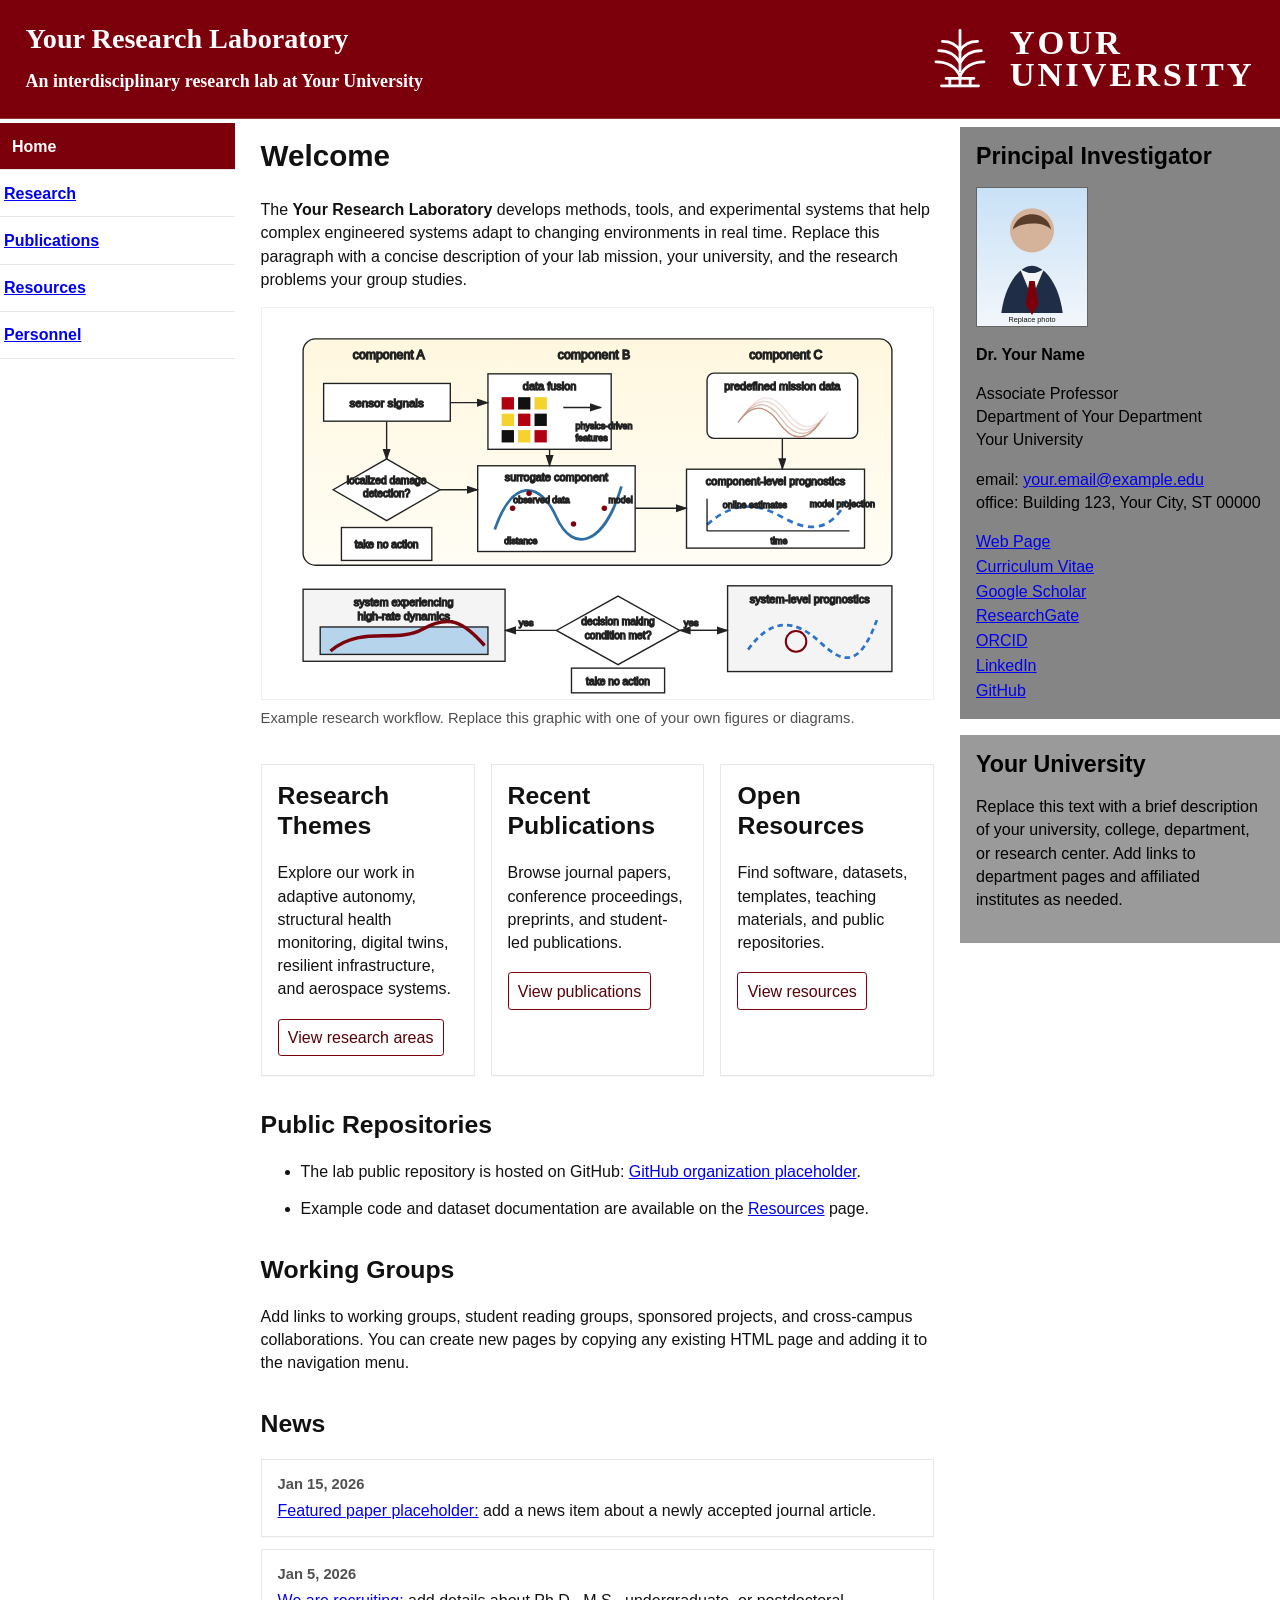
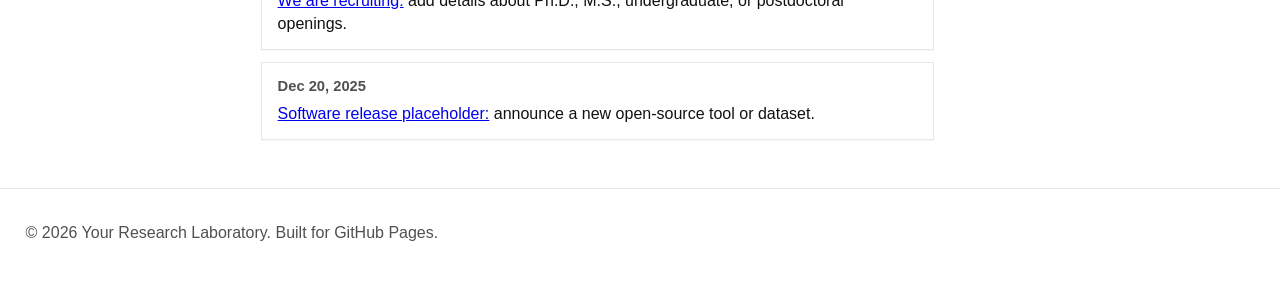
==== index.html @ ba16ff19 "Add files via upload" ====
<!doctype html>
<html lang="en">
<head>
  <meta charset="utf-8">
  <meta name="viewport" content="width=device-width, initial-scale=1">
  <meta name="description" content="Academic research lab website template for GitHub Pages.">
  <title>Home | Your Research Laboratory</title>
  <link rel="stylesheet" href="css/styles.css">
  <script src="js/main.js" defer></script>
</head>
<body>
  <a class="skip-link" href="#main-content">Skip to main content</a>

  <header class="site-header">
    <div class="site-header__inner">
      <div class="lab-heading">
        <a class="lab-heading__title" href="index.html">Your Research Laboratory</a>
        <p class="lab-heading__subtitle">An interdisciplinary research lab at Your University</p>
      </div>
      <a class="university-lockup" href="https://www.example.edu/" aria-label="University home page">
        <img src="assets/images/university-mark.svg" alt="" class="university-lockup__mark">
        <span class="university-lockup__name">YOUR<br>UNIVERSITY</span>
      </a>
    </div>
  </header>

  <div class="page-shell">
    <nav class="side-nav" aria-label="Main navigation">
      <a href="index.html">Home</a>
      <a href="research.html">Research</a>
      <a href="publications.html">Publications</a>
      <a href="resources.html">Resources</a>
      <a href="personnel.html">Personnel</a>
    </nav>

    <main class="content" id="main-content">
      <section class="hero-section">
        <h1>Welcome</h1>
        <p>
          The <strong>Your Research Laboratory</strong> develops methods, tools, and experimental systems
          that help complex engineered systems adapt to changing environments in real time. Replace this
          paragraph with a concise description of your lab mission, your university, and the research problems
          your group studies.
        </p>
        <figure class="feature-figure">
          <img src="assets/images/lab-diagram.svg" alt="Flow diagram showing sensing, modeling, prediction, and decision-making for real-time systems.">
          <figcaption>Example research workflow. Replace this graphic with one of your own figures or diagrams.</figcaption>
        </figure>
      </section>

      <section class="home-grid" aria-label="Highlights">
        <article class="highlight-card">
          <h2>Research Themes</h2>
          <p>Explore our work in adaptive autonomy, structural health monitoring, digital twins, resilient infrastructure, and aerospace systems.</p>
          <a class="button-link" href="research.html">View research areas</a>
        </article>
        <article class="highlight-card">
          <h2>Recent Publications</h2>
          <p>Browse journal papers, conference proceedings, preprints, and student-led publications.</p>
          <a class="button-link" href="publications.html">View publications</a>
        </article>
        <article class="highlight-card">
          <h2>Open Resources</h2>
          <p>Find software, datasets, templates, teaching materials, and public repositories.</p>
          <a class="button-link" href="resources.html">View resources</a>
        </article>
      </section>

      <section>
        <h2>Public Repositories</h2>
        <ul class="link-list">
          <li>The lab public repository is hosted on GitHub: <a href="https://github.com/" target="_blank" rel="noopener">GitHub organization placeholder</a>.</li>
          <li>Example code and dataset documentation are available on the <a href="resources.html#repositories">Resources</a> page.</li>
        </ul>
      </section>

      <section>
        <h2>Working Groups</h2>
        <p>
          Add links to working groups, student reading groups, sponsored projects, and cross-campus collaborations.
          You can create new pages by copying any existing HTML page and adding it to the navigation menu.
        </p>
      </section>

      <section>
        <h2>News</h2>
        <div class="news-list">
          <article class="news-item">
            <time datetime="2026-01-15">Jan 15, 2026</time>
            <p><a href="publications.html#featured-paper">Featured paper placeholder:</a> add a news item about a newly accepted journal article.</p>
          </article>
          <article class="news-item">
            <time datetime="2026-01-05">Jan 5, 2026</time>
            <p><a href="personnel.html#opportunities">We are recruiting:</a> add details about Ph.D., M.S., undergraduate, or postdoctoral openings.</p>
          </article>
          <article class="news-item">
            <time datetime="2025-12-20">Dec 20, 2025</time>
            <p><a href="resources.html#software">Software release placeholder:</a> announce a new open-source tool or dataset.</p>
          </article>
        </div>
      </section>
    </main>

    <aside class="sidebar" aria-label="Lab profile and principal investigator">
      <section class="profile-card" id="principal-investigator">
        <h2>Principal Investigator</h2>
        <img class="profile-photo" src="assets/images/pi-placeholder.svg" alt="Placeholder portrait for the principal investigator">
        <p class="profile-name"><strong>Dr. Your Name</strong></p>
        <p>
          Associate Professor<br>
          Department of Your Department<br>
          Your University
        </p>
        <p>
          email: <a href="mailto:your.email@example.edu">your.email@example.edu</a><br>
          office: Building 123, Your City, ST 00000
        </p>
        <ul class="compact-links">
          <li><a href="personnel.html#principal-investigator">Web Page</a></li>
          <li><a href="cv.html">Curriculum Vitae</a></li>
          <li><a href="https://scholar.google.com/" target="_blank" rel="noopener">Google Scholar</a></li>
          <li><a href="https://www.researchgate.net/" target="_blank" rel="noopener">ResearchGate</a></li>
          <li><a href="https://orcid.org/" target="_blank" rel="noopener">ORCID</a></li>
          <li><a href="https://www.linkedin.com/" target="_blank" rel="noopener">LinkedIn</a></li>
          <li><a href="https://github.com/" target="_blank" rel="noopener">GitHub</a></li>
        </ul>
      </section>

      <section class="profile-card profile-card--secondary">
        <h2>Your University</h2>
        <p>
          Replace this text with a brief description of your university, college, department, or research center.
          Add links to department pages and affiliated institutes as needed.
        </p>
      </section>
    </aside>
  </div>

  <footer class="site-footer">
    <p>&copy; <span data-current-year>2026</span> Your Research Laboratory. Built for GitHub Pages.</p>
  </footer>
</body>
</html>
---- css/styles.css ----
:root {
  --color-maroon: #7b000c;
  --color-maroon-dark: #570007;
  --color-maroon-light: #9b1c28;
  --color-gray-panel: #858585;
  --color-gray-panel-light: #9a9a9a;
  --color-border: #e7e7e7;
  --color-text: #111111;
  --color-muted: #505050;
  --color-background: #ffffff;
  --color-soft: #f7f7f7;
  --content-width: 1500px;
  --left-nav-width: 235px;
  --sidebar-width: 320px;
  --space-page: clamp(1rem, 2vw, 2rem);
  --font-serif: Georgia, "Times New Roman", Times, serif;
  --font-sans: Arial, Helvetica, sans-serif;
}

* {
  box-sizing: border-box;
}

html {
  scroll-behavior: smooth;
}

body {
  margin: 0;
  color: var(--color-text);
  background: var(--color-background);
  font-family: var(--font-sans);
  font-size: 16px;
  line-height: 1.45;
}

img {
  max-width: 100%;
  height: auto;
}

a {
  color: #0000ee;
}

a:hover,
a:focus {
  color: var(--color-maroon-dark);
}

.skip-link {
  position: absolute;
  left: -999px;
  top: 0.5rem;
  padding: 0.5rem 0.75rem;
  background: #ffffff;
  color: #000000;
  border: 2px solid var(--color-maroon);
  z-index: 1000;
}

.skip-link:focus {
  left: 0.5rem;
}

.site-header {
  background: var(--color-maroon);
  color: #ffffff;
  border-bottom: 1px solid rgba(255, 255, 255, 0.2);
}

.site-header__inner {
  max-width: var(--content-width);
  min-height: 118px;
  margin: 0 auto;
  padding: 1.25rem var(--space-page);
  display: flex;
  align-items: center;
  justify-content: space-between;
  gap: 1rem;
}

.lab-heading__title {
  color: #ffffff;
  text-decoration: none;
  font-family: var(--font-serif);
  font-size: clamp(1.45rem, 2.2vw, 2.05rem);
  font-weight: 700;
  line-height: 1.15;
}

.lab-heading__subtitle {
  margin: 0.85rem 0 0;
  font-family: var(--font-serif);
  font-size: clamp(0.95rem, 1.4vw, 1.15rem);
  font-weight: 700;
}

.university-lockup {
  display: flex;
  align-items: center;
  gap: 0.8rem;
  color: #ffffff;
  text-decoration: none;
  text-align: left;
  min-width: max-content;
}

.university-lockup__mark {
  width: 74px;
  height: 74px;
  object-fit: contain;
}

.university-lockup__name {
  display: block;
  font-family: var(--font-serif);
  font-size: clamp(1.5rem, 2.7vw, 2.55rem);
  font-weight: 700;
  line-height: 0.92;
  letter-spacing: 0.08em;
}

.page-shell {
  max-width: var(--content-width);
  margin: 0 auto;
  display: grid;
  grid-template-columns: var(--left-nav-width) minmax(0, 1fr) var(--sidebar-width);
  gap: var(--space-page);
  align-items: start;
}

.page-shell--no-sidebar {
  grid-template-columns: var(--left-nav-width) minmax(0, 1fr);
}

.side-nav {
  padding-top: 0.25rem;
}

.side-nav a {
  display: block;
  padding: 0.72rem 0.25rem;
  border-bottom: 1px solid var(--color-border);
  color: #0000ee;
  font-weight: 600;
}

.side-nav a[aria-current="page"] {
  color: #ffffff;
  background: var(--color-maroon);
  text-decoration: none;
  padding-left: 0.75rem;
}

.content {
  padding: 1.2rem 0 3rem;
}

.content h1,
.content h2,
.content h3,
.profile-card h2,
.standalone-page h1 {
  line-height: 1.2;
}

.content h1 {
  margin-top: 0;
  font-size: 1.85rem;
}

.content h2 {
  margin-top: 2.15rem;
  font-size: 1.55rem;
}

.content h3 {
  margin-bottom: 0.35rem;
  font-size: 1.12rem;
}

.hero-section p:first-of-type {
  max-width: 900px;
}

.feature-figure {
  margin: 1rem 0 2.2rem;
  max-width: 780px;
}

.feature-figure img {
  display: block;
  width: 100%;
  border: 1px solid #efefef;
  background: #ffffff;
}

.feature-figure figcaption {
  margin-top: 0.5rem;
  color: var(--color-muted);
  font-size: 0.92rem;
}

.home-grid,
.resource-card-grid,
.people-grid {
  display: grid;
  grid-template-columns: repeat(3, minmax(0, 1fr));
  gap: 1rem;
  margin: 1.25rem 0 2rem;
}

.highlight-card,
.resource-card,
.person-card,
.publication,
.research-section,
.news-item {
  border: 1px solid var(--color-border);
  background: #ffffff;
  box-shadow: 0 1px 0 rgba(0, 0, 0, 0.03);
}

.highlight-card,
.resource-card {
  padding: 1rem;
}

.highlight-card h2,
.resource-card h3 {
  margin-top: 0;
}

.button-link,
.publication__links a,
.publication__links button,
.person-links a {
  display: inline-block;
  margin: 0.15rem 0.35rem 0.15rem 0;
  padding: 0.38rem 0.58rem;
  border: 1px solid var(--color-maroon);
  border-radius: 0.2rem;
  background: #ffffff;
  color: var(--color-maroon-dark);
  text-decoration: none;
  font: inherit;
  cursor: pointer;
}

.button-link:hover,
.button-link:focus,
.publication__links a:hover,
.publication__links a:focus,
.publication__links button:hover,
.publication__links button:focus,
.person-links a:hover,
.person-links a:focus {
  background: var(--color-maroon);
  color: #ffffff;
}

.link-list li,
.resource-list li,
.alumni-list li {
  margin-bottom: 0.85rem;
}

.news-list {
  display: grid;
  gap: 0.75rem;
}

.news-item {
  padding: 0.85rem 1rem;
}

.news-item time {
  display: block;
  color: var(--color-muted);
  font-weight: 700;
  font-size: 0.92rem;
}

.news-item p {
  margin: 0.25rem 0 0;
}

.sidebar {
  padding: 0.5rem 0 3rem;
}

.profile-card {
  background: var(--color-gray-panel);
  color: #000000;
  padding: 1rem;
  margin-bottom: 1rem;
}

.profile-card--secondary {
  background: var(--color-gray-panel-light);
}

.profile-card h2 {
  margin: 0 0 1rem;
  font-size: 1.45rem;
}

.profile-photo {
  display: block;
  width: 112px;
  height: 140px;
  object-fit: cover;
  margin-bottom: 0.5rem;
  border: 1px solid rgba(0, 0, 0, 0.25);
}

.profile-name {
  margin-bottom: 0.15rem;
}

.compact-links {
  list-style: none;
  padding-left: 0;
  margin: 0.75rem 0 0;
}

.compact-links li {
  margin: 0.1rem 0;
}

.sidebar-figure {
  background: #ffffff;
  border: 1px solid rgba(0, 0, 0, 0.25);
  margin-bottom: 0.75rem;
}

.research-map {
  display: grid;
  grid-template-columns: repeat(3, minmax(0, 1fr));
  gap: 0.75rem;
  margin: 1.25rem 0;
}

.research-map a {
  display: block;
  padding: 0.8rem;
  background: var(--color-soft);
  border: 1px solid var(--color-border);
  font-weight: 700;
}

.research-section {
  padding: 1.15rem 1.25rem;
  margin: 1rem 0;
  scroll-margin-top: 1rem;
}

.research-section h2 {
  margin-top: 0;
}

.two-column {
  display: grid;
  grid-template-columns: repeat(2, minmax(0, 1fr));
  gap: 1rem;
}

.publication-tools {
  padding: 1rem;
  background: var(--color-soft);
  border: 1px solid var(--color-border);
  margin: 1.25rem 0;
}

.publication-tools label {
  display: block;
  margin-bottom: 0.4rem;
  font-weight: 700;
}

.publication-tools input[type="search"] {
  width: 100%;
  max-width: 540px;
  padding: 0.55rem 0.65rem;
  border: 1px solid #bdbdbd;
  font: inherit;
}

.filter-buttons {
  margin-top: 0.75rem;
}

.filter-buttons button {
  margin: 0.2rem 0.25rem 0.2rem 0;
  padding: 0.4rem 0.65rem;
  border: 1px solid var(--color-border);
  background: #ffffff;
  cursor: pointer;
  font: inherit;
}

.filter-buttons button.is-active {
  background: var(--color-maroon);
  border-color: var(--color-maroon);
  color: #ffffff;
}

.publication-year h2 {
  border-bottom: 2px solid var(--color-maroon);
  padding-bottom: 0.25rem;
}

.publication {
  padding: 0.9rem 1rem;
  margin: 0.75rem 0;
}

.publication__title {
  margin: 0;
  font-weight: 700;
}

.publication__authors,
.publication__venue,
.publication__links {
  margin: 0.35rem 0 0;
}

.empty-state {
  padding: 1rem;
  background: #fff3f3;
  border: 1px solid #f0b6b6;
}

.resource-section {
  scroll-margin-top: 1rem;
}

.resource-list {
  list-style: none;
  padding-left: 0;
}

.resource-list li {
  padding: 1rem;
  border: 1px solid var(--color-border);
  margin-bottom: 0.85rem;
}

.resource-list h3 {
  margin-top: 0;
}

.code-block {
  white-space: pre-wrap;
  overflow-x: auto;
  background: #f2f2f2;
  border: 1px solid var(--color-border);
  padding: 1rem;
}

.person-card {
  display: flex;
  gap: 1rem;
  padding: 1rem;
}

.person-card--featured {
  max-width: 850px;
}

.person-card img {
  width: 100px;
  height: 125px;
  object-fit: cover;
  flex: 0 0 auto;
  border: 1px solid var(--color-border);
}

.person-card h3 {
  margin-top: 0;
}

.person-card p {
  margin: 0.35rem 0;
}

.cv-section {
  max-width: 900px;
}

.site-footer {
  max-width: var(--content-width);
  margin: 0 auto;
  padding: 1rem var(--space-page) 2rem;
  color: var(--color-muted);
  border-top: 1px solid var(--color-border);
}

.standalone-page {
  max-width: 900px;
  margin: 0 auto;
  padding: 3rem var(--space-page);
}

@media (max-width: 1100px) {
  .page-shell,
  .page-shell--no-sidebar {
    grid-template-columns: 190px minmax(0, 1fr);
  }

  .sidebar {
    grid-column: 2;
    display: grid;
    grid-template-columns: repeat(2, minmax(0, 1fr));
    gap: 1rem;
  }

  .profile-card {
    margin-bottom: 0;
  }

  .home-grid,
  .resource-card-grid,
  .people-grid,
  .research-map {
    grid-template-columns: repeat(2, minmax(0, 1fr));
  }
}

@media (max-width: 760px) {
  .site-header__inner {
    align-items: flex-start;
    flex-direction: column;
  }

  .university-lockup__mark {
    width: 56px;
    height: 56px;
  }

  .page-shell,
  .page-shell--no-sidebar {
    grid-template-columns: 1fr;
    gap: 0;
    padding: 0 var(--space-page);
  }

  .side-nav {
    display: grid;
    grid-template-columns: repeat(2, minmax(0, 1fr));
    gap: 0.35rem;
    padding: 0.75rem 0;
  }

  .side-nav a {
    border: 1px solid var(--color-border);
    padding: 0.55rem 0.65rem;
  }

  .sidebar {
    grid-column: auto;
    grid-template-columns: 1fr;
  }

  .home-grid,
  .resource-card-grid,
  .people-grid,
  .research-map,
  .two-column {
    grid-template-columns: 1fr;
  }

  .person-card {
    flex-direction: column;
  }
}

@media print {
  .site-header,
  .side-nav,
  .sidebar,
  .site-footer,
  .publication-tools,
  .button-link {
    display: none !important;
  }

  .page-shell,
  .page-shell--no-sidebar {
    display: block;
    max-width: none;
  }

  .content {
    padding: 0;
  }

  body {
    font-size: 12pt;
  }
}
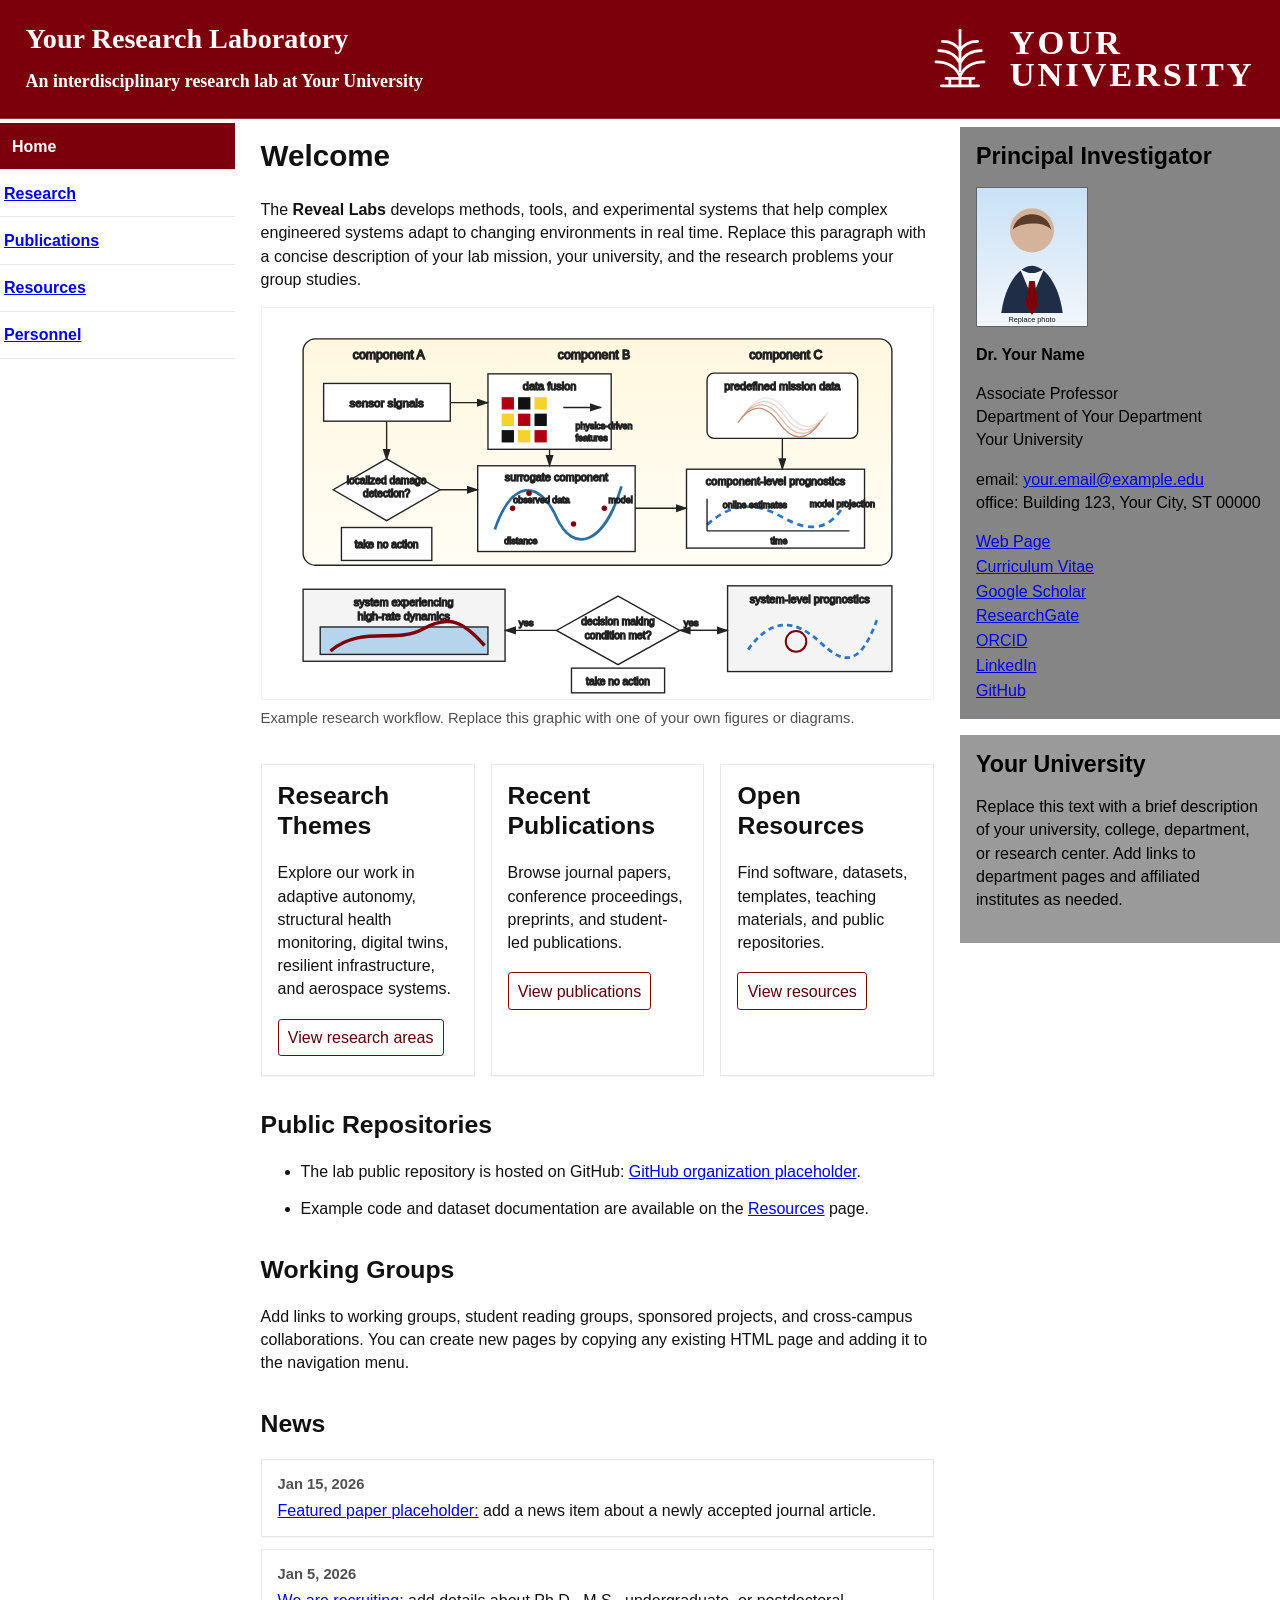
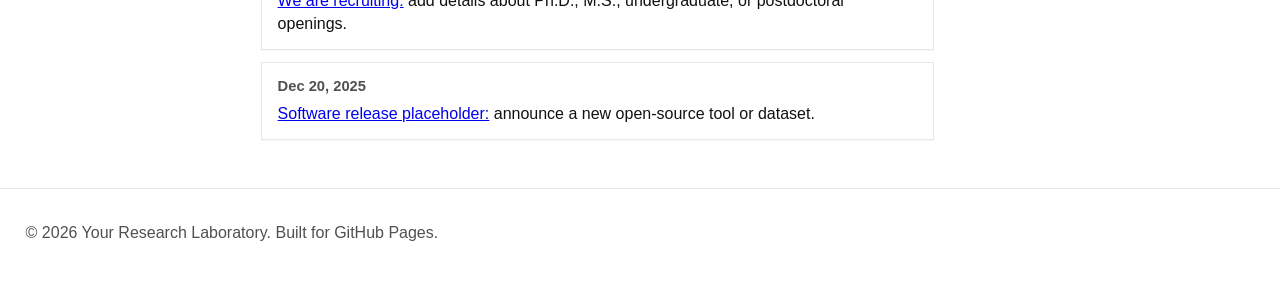
==== commit 60394e20: "index.html" ====
--- a/index.html
+++ b/index.html
@@ -4,7 +4,7 @@
   <meta charset="utf-8">
   <meta name="viewport" content="width=device-width, initial-scale=1">
   <meta name="description" content="Academic research lab website template for GitHub Pages.">
-  <title>Home | Your Research Laboratory</title>
+  <title>Home | Reveal Laboratory</title>
   <link rel="stylesheet" href="css/styles.css">
   <script src="js/main.js" defer></script>
 </head>
@@ -37,7 +37,7 @@
       <section class="hero-section">
         <h1>Welcome</h1>
         <p>
-          The <strong>Your Research Laboratory</strong> develops methods, tools, and experimental systems
+          The <strong>Reveal Labs</strong> develops methods, tools, and experimental systems
           that help complex engineered systems adapt to changing environments in real time. Replace this
           paragraph with a concise description of your lab mission, your university, and the research problems
           your group studies.
@@ -118,11 +118,11 @@
         <ul class="compact-links">
           <li><a href="personnel.html#principal-investigator">Web Page</a></li>
           <li><a href="cv.html">Curriculum Vitae</a></li>
-          <li><a href="https://scholar.google.com/" target="_blank" rel="noopener">Google Scholar</a></li>
+          <li><a href="https://scholar.google.com/citations?user=9c7QBxEAAAAJ&hl=en&oi=ao/" target="_blank" rel="noopener">Google Scholar</a></li>
           <li><a href="https://www.researchgate.net/" target="_blank" rel="noopener">ResearchGate</a></li>
           <li><a href="https://orcid.org/" target="_blank" rel="noopener">ORCID</a></li>
-          <li><a href="https://www.linkedin.com/" target="_blank" rel="noopener">LinkedIn</a></li>
-          <li><a href="https://github.com/" target="_blank" rel="noopener">GitHub</a></li>
+          <li><a href="https://www.linkedin.com/in/eaogunniyi/" target="_blank" rel="noopener">LinkedIn</a></li>
+          <li><a href="https://github.com/emysupa/" target="_blank" rel="noopener">GitHub</a></li>
         </ul>
       </section>
 
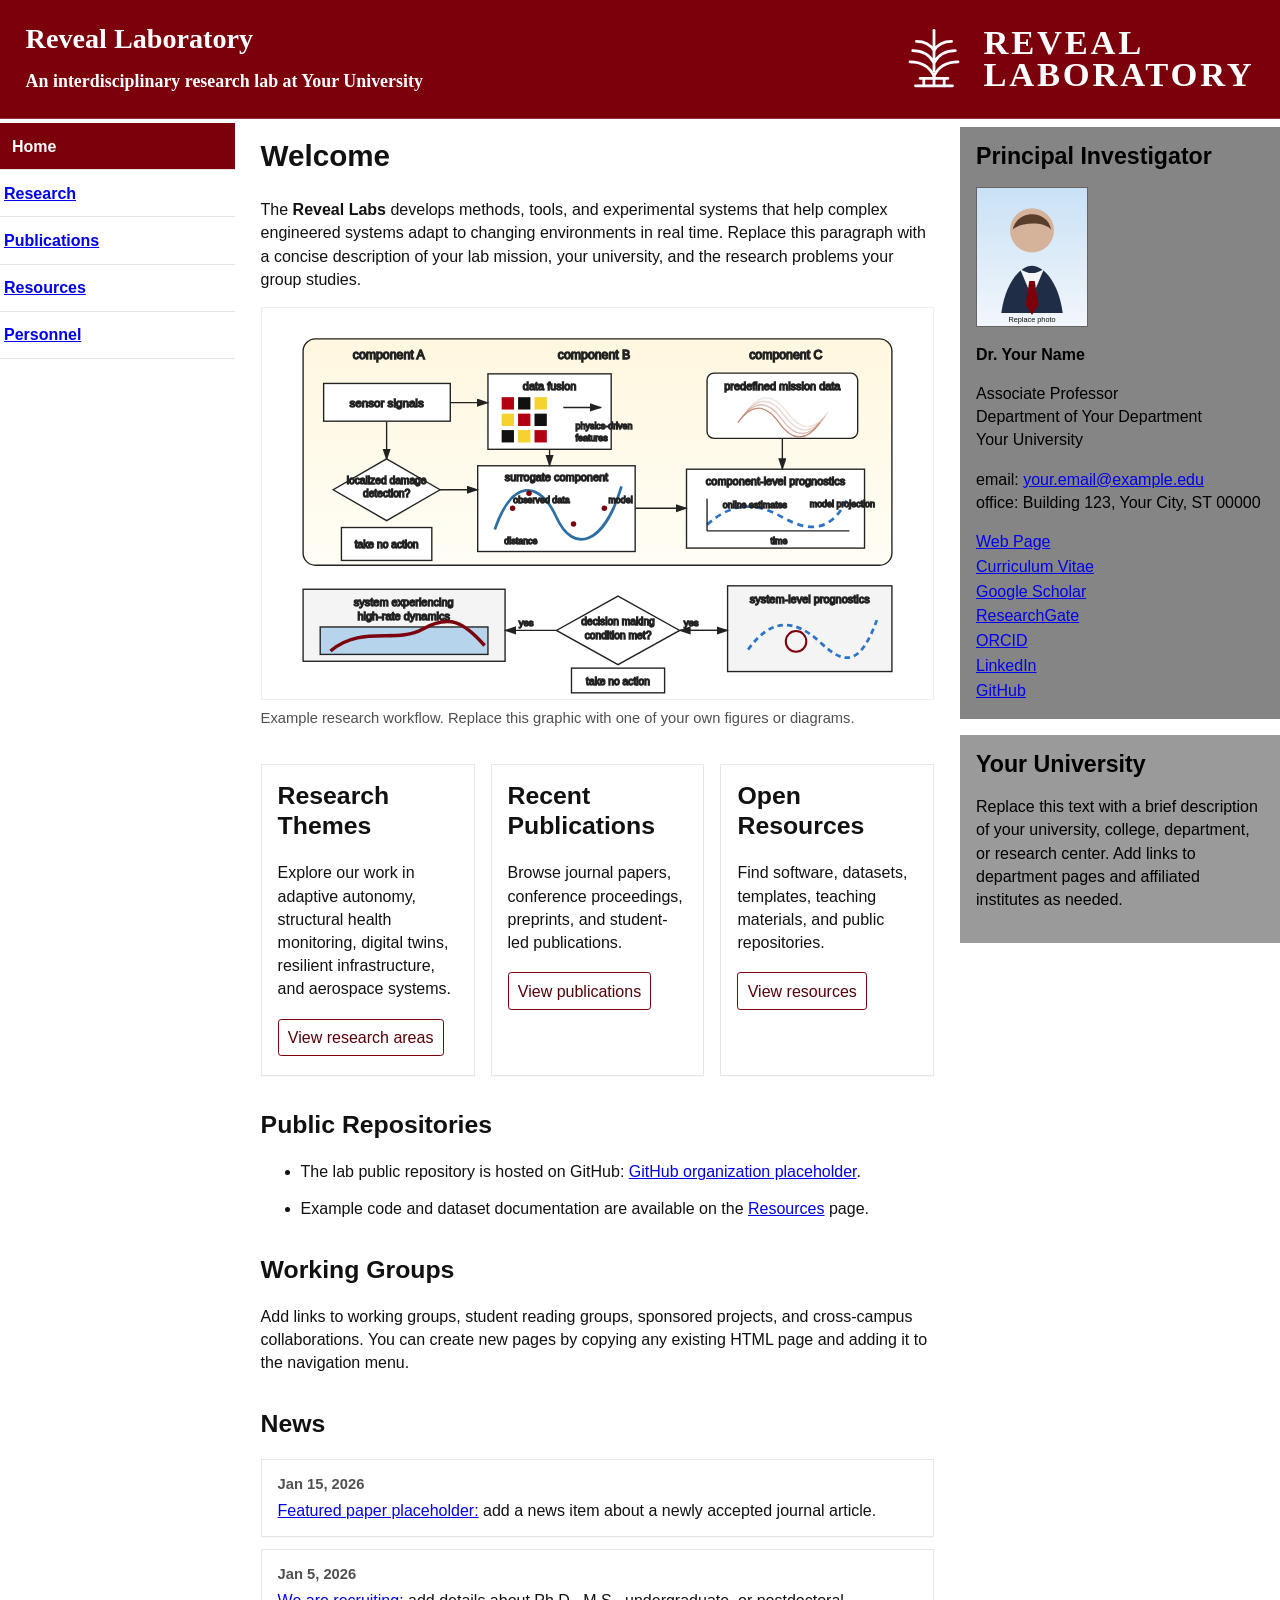
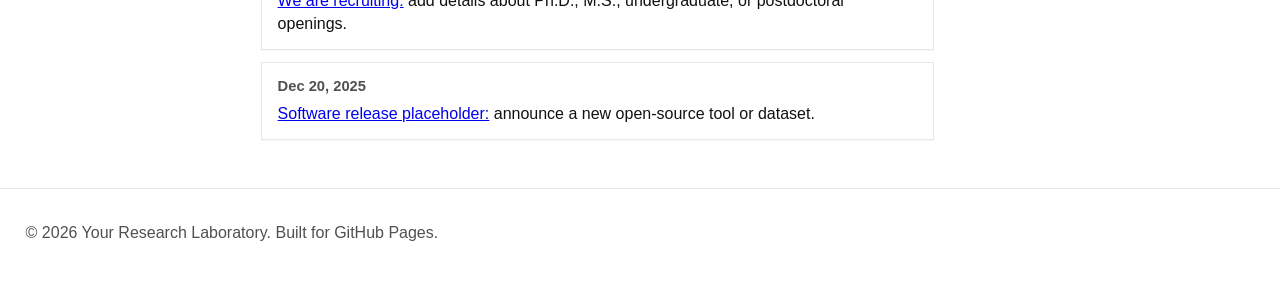
==== commit f50af871: "index.html" ====
--- a/index.html
+++ b/index.html
@@ -14,12 +14,12 @@
   <header class="site-header">
     <div class="site-header__inner">
       <div class="lab-heading">
-        <a class="lab-heading__title" href="index.html">Your Research Laboratory</a>
+        <a class="lab-heading__title" href="index.html">Reveal Laboratory</a>
         <p class="lab-heading__subtitle">An interdisciplinary research lab at Your University</p>
       </div>
       <a class="university-lockup" href="https://www.example.edu/" aria-label="University home page">
         <img src="assets/images/university-mark.svg" alt="" class="university-lockup__mark">
-        <span class="university-lockup__name">YOUR<br>UNIVERSITY</span>
+        <span class="university-lockup__name">REVEAL<br>LABORATORY</span>
       </a>
     </div>
   </header>
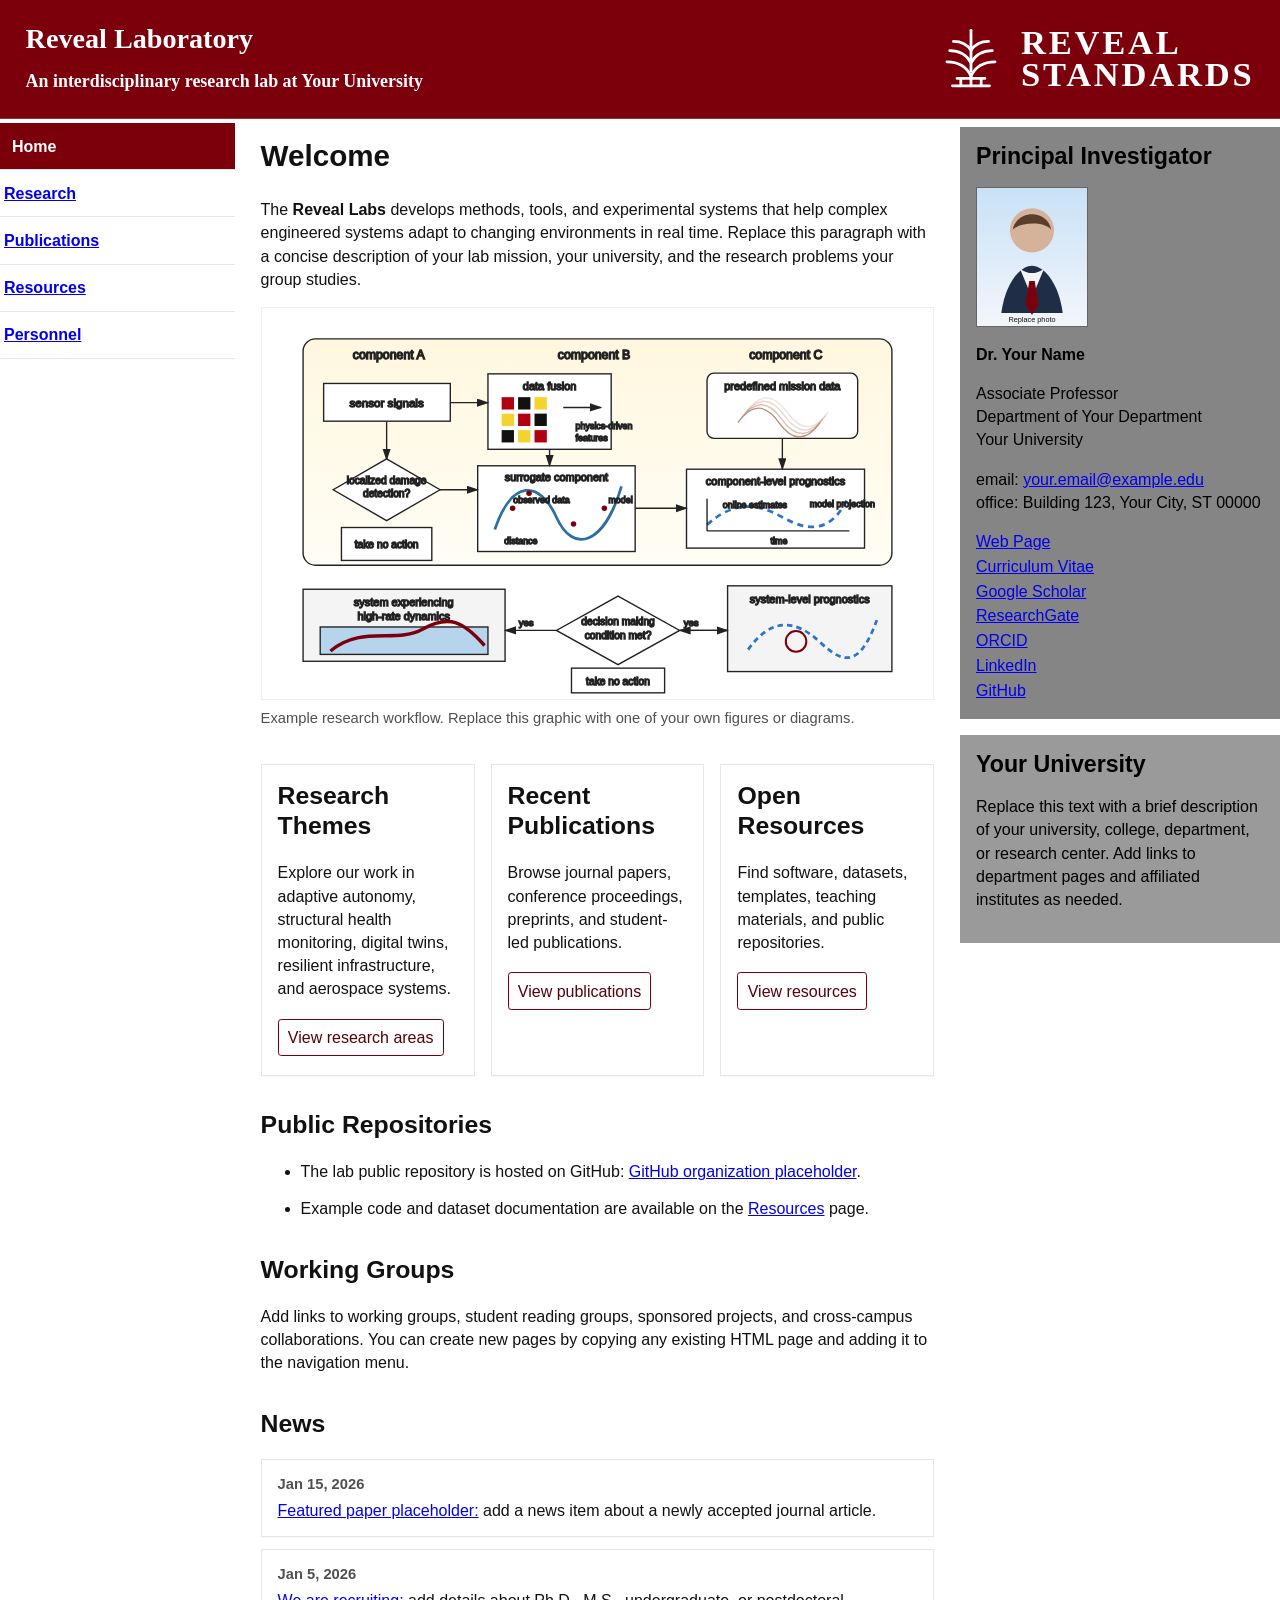
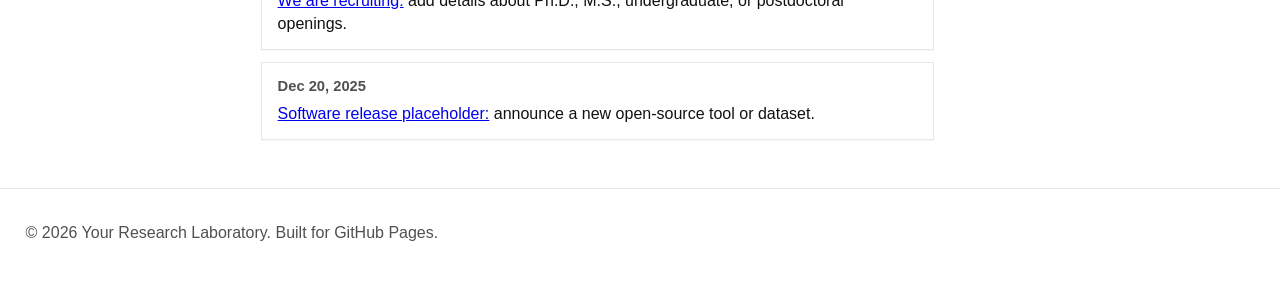
==== commit aa04605a: "index.html" ====
--- a/index.html
+++ b/index.html
@@ -19,7 +19,7 @@
       </div>
       <a class="university-lockup" href="https://www.example.edu/" aria-label="University home page">
         <img src="assets/images/university-mark.svg" alt="" class="university-lockup__mark">
-        <span class="university-lockup__name">REVEAL<br>LABORATORY</span>
+        <span class="university-lockup__name">REVEAL<br>STANDARDS</span>
       </a>
     </div>
   </header>
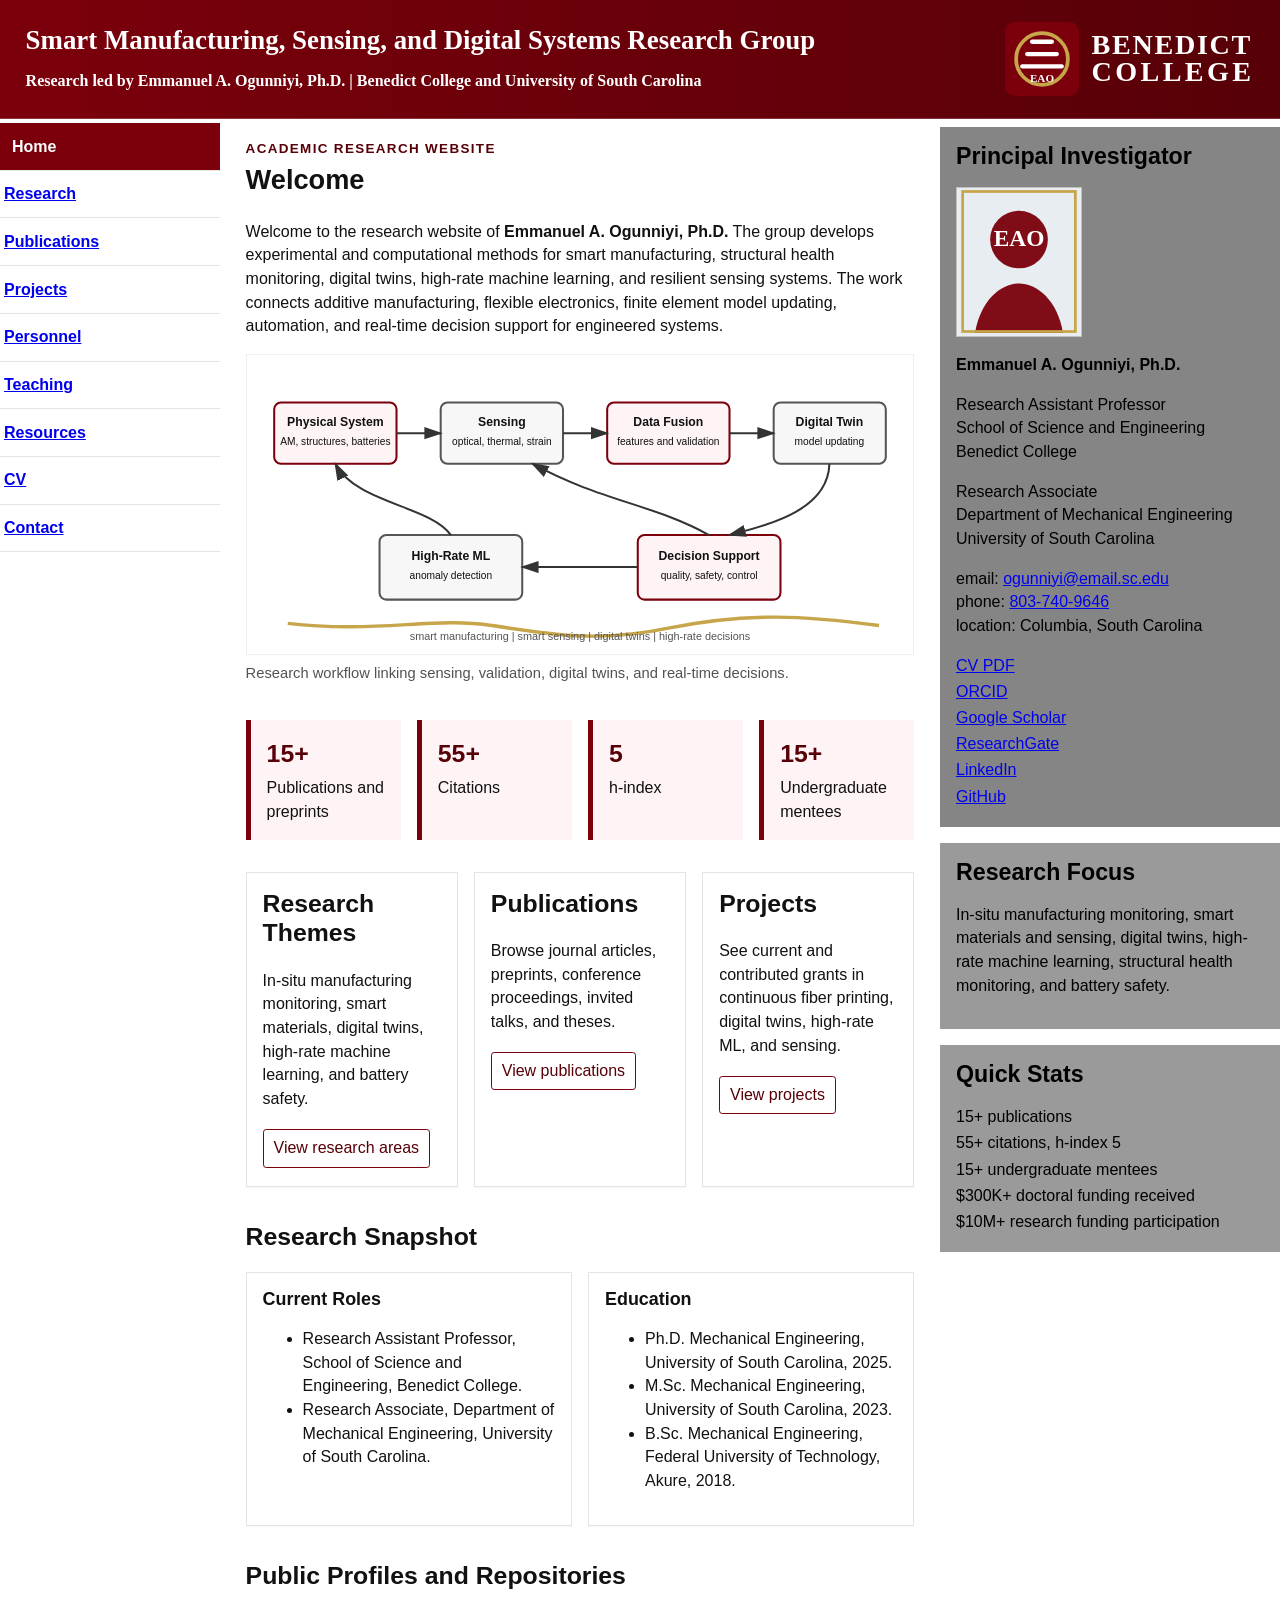
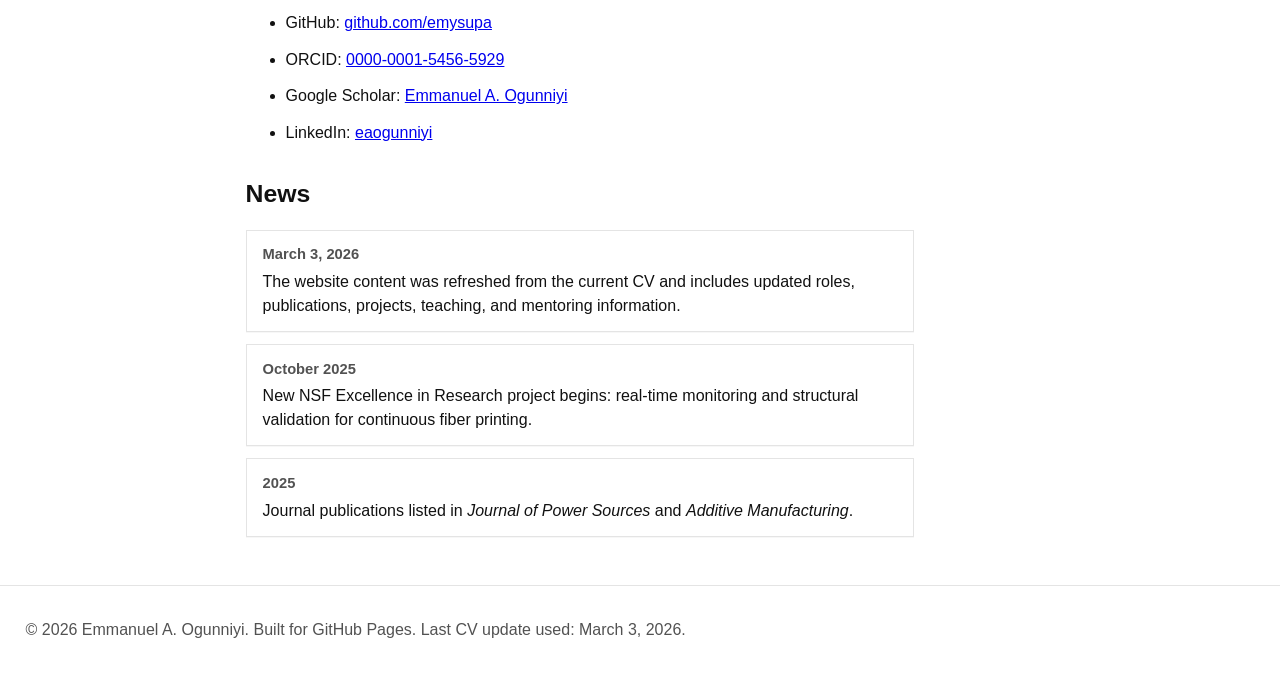
==== commit d3f331b5: "Add files via upload" ====
--- a/index.html
+++ b/index.html
@@ -3,8 +3,9 @@
 <head>
   <meta charset="utf-8">
   <meta name="viewport" content="width=device-width, initial-scale=1">
-  <meta name="description" content="Academic research lab website template for GitHub Pages.">
-  <title>Home | Reveal Laboratory</title>
+  <meta name="description" content="Academic research website for Emmanuel A. Ogunniyi, Ph.D., covering smart manufacturing, sensing, digital twins, high-rate machine learning, structural health monitoring, and battery safety.">
+  <title>Home | Emmanuel A. Ogunniyi</title>
+  <link rel="icon" href="assets/images/site-icon.svg" type="image/svg+xml">
   <link rel="stylesheet" href="css/styles.css">
   <script src="js/main.js" defer></script>
 </head>
@@ -14,12 +15,12 @@
   <header class="site-header">
     <div class="site-header__inner">
       <div class="lab-heading">
-        <a class="lab-heading__title" href="index.html">Reveal Laboratory</a>
-        <p class="lab-heading__subtitle">An interdisciplinary research lab at Your University</p>
+        <a class="lab-heading__title" href="index.html">Smart Manufacturing, Sensing, and Digital Systems Research Group</a>
+        <p class="lab-heading__subtitle">Research led by Emmanuel A. Ogunniyi, Ph.D. | Benedict College and University of South Carolina</p>
       </div>
-      <a class="university-lockup" href="https://www.example.edu/" aria-label="University home page">
-        <img src="assets/images/university-mark.svg" alt="" class="university-lockup__mark">
-        <span class="university-lockup__name">REVEAL<br>STANDARDS</span>
+      <a class="university-lockup" href="https://www.benedict.edu/" target="_blank" rel="noopener" aria-label="Benedict College home page">
+        <img src="assets/images/site-icon.svg" alt="" class="university-lockup__mark">
+        <span class="university-lockup__name">BENEDICT<br><span>COLLEGE</span></span>
       </a>
     </div>
   </header>
@@ -29,115 +30,154 @@
       <a href="index.html">Home</a>
       <a href="research.html">Research</a>
       <a href="publications.html">Publications</a>
+      <a href="projects.html">Projects</a>
+      <a href="personnel.html">Personnel</a>
+      <a href="teaching.html">Teaching</a>
       <a href="resources.html">Resources</a>
-      <a href="personnel.html">Personnel</a>
+      <a href="cv.html">CV</a>
+      <a href="contact.html">Contact</a>
     </nav>
 
     <main class="content" id="main-content">
+
       <section class="hero-section">
+        <p class="eyebrow">Academic research website</p>
         <h1>Welcome</h1>
         <p>
-          The <strong>Reveal Labs</strong> develops methods, tools, and experimental systems
-          that help complex engineered systems adapt to changing environments in real time. Replace this
-          paragraph with a concise description of your lab mission, your university, and the research problems
-          your group studies.
+          Welcome to the research website of <strong>Emmanuel A. Ogunniyi, Ph.D.</strong> The group develops experimental and computational methods for smart manufacturing, structural health monitoring, digital twins, high-rate machine learning, and resilient sensing systems. The work connects additive manufacturing, flexible electronics, finite element model updating, automation, and real-time decision support for engineered systems.
         </p>
         <figure class="feature-figure">
-          <img src="assets/images/lab-diagram.svg" alt="Flow diagram showing sensing, modeling, prediction, and decision-making for real-time systems.">
-          <figcaption>Example research workflow. Replace this graphic with one of your own figures or diagrams.</figcaption>
+          <img src="assets/images/research-workflow.svg" alt="Research workflow showing sensing, modeling, machine learning, digital twin updating, and decision support.">
+          <figcaption>Research workflow linking sensing, validation, digital twins, and real-time decisions.</figcaption>
         </figure>
       </section>
 
-      <section class="home-grid" aria-label="Highlights">
+      <section class="stat-grid" aria-label="CV statistics">
+        <article><span>15+</span><p>Publications and preprints</p></article>
+        <article><span>55+</span><p>Citations</p></article>
+        <article><span>5</span><p>h-index</p></article>
+        <article><span>15+</span><p>Undergraduate mentees</p></article>
+      </section>
+
+      <section class="home-grid" aria-label="Research highlights">
         <article class="highlight-card">
           <h2>Research Themes</h2>
-          <p>Explore our work in adaptive autonomy, structural health monitoring, digital twins, resilient infrastructure, and aerospace systems.</p>
+          <p>In-situ manufacturing monitoring, smart materials, digital twins, high-rate machine learning, and battery safety.</p>
           <a class="button-link" href="research.html">View research areas</a>
         </article>
         <article class="highlight-card">
-          <h2>Recent Publications</h2>
-          <p>Browse journal papers, conference proceedings, preprints, and student-led publications.</p>
+          <h2>Publications</h2>
+          <p>Browse journal articles, preprints, conference proceedings, invited talks, and theses.</p>
           <a class="button-link" href="publications.html">View publications</a>
         </article>
         <article class="highlight-card">
-          <h2>Open Resources</h2>
-          <p>Find software, datasets, templates, teaching materials, and public repositories.</p>
-          <a class="button-link" href="resources.html">View resources</a>
+          <h2>Projects</h2>
+          <p>See current and contributed grants in continuous fiber printing, digital twins, high-rate ML, and sensing.</p>
+          <a class="button-link" href="projects.html">View projects</a>
         </article>
       </section>
 
       <section>
-        <h2>Public Repositories</h2>
-        <ul class="link-list">
-          <li>The lab public repository is hosted on GitHub: <a href="https://github.com/" target="_blank" rel="noopener">GitHub organization placeholder</a>.</li>
-          <li>Example code and dataset documentation are available on the <a href="resources.html#repositories">Resources</a> page.</li>
-        </ul>
+        <h2>Research Snapshot</h2>
+        <div class="two-column">
+          <div class="panel">
+            <h3>Current Roles</h3>
+            <ul>
+              <li>Research Assistant Professor, School of Science and Engineering, Benedict College.</li>
+              <li>Research Associate, Department of Mechanical Engineering, University of South Carolina.</li>
+            </ul>
+          </div>
+          <div class="panel">
+            <h3>Education</h3>
+            <ul>
+              <li>Ph.D. Mechanical Engineering, University of South Carolina, 2025.</li>
+              <li>M.Sc. Mechanical Engineering, University of South Carolina, 2023.</li>
+              <li>B.Sc. Mechanical Engineering, Federal University of Technology, Akure, 2018.</li>
+            </ul>
+          </div>
+        </div>
       </section>
 
       <section>
-        <h2>Working Groups</h2>
-        <p>
-          Add links to working groups, student reading groups, sponsored projects, and cross-campus collaborations.
-          You can create new pages by copying any existing HTML page and adding it to the navigation menu.
-        </p>
+        <h2>Public Profiles and Repositories</h2>
+        <ul class="link-list">
+          <li>GitHub: <a href="https://github.com/emysupa" target="_blank" rel="noopener">github.com/emysupa</a></li>
+          <li>ORCID: <a href="https://orcid.org/0000-0001-5456-5929" target="_blank" rel="noopener">0000-0001-5456-5929</a></li>
+          <li>Google Scholar: <a href="https://scholar.google.com/citations?user=9c7QBxEAAAAJ&hl=en&oi=ao" target="_blank" rel="noopener">Emmanuel A. Ogunniyi</a></li>
+          <li>LinkedIn: <a href="https://www.linkedin.com/in/eaogunniyi/" target="_blank" rel="noopener">eaogunniyi</a></li>
+        </ul>
       </section>
 
       <section>
         <h2>News</h2>
         <div class="news-list">
           <article class="news-item">
-            <time datetime="2026-01-15">Jan 15, 2026</time>
-            <p><a href="publications.html#featured-paper">Featured paper placeholder:</a> add a news item about a newly accepted journal article.</p>
+            <time datetime="2026-03-03">March 3, 2026</time>
+            <p>The website content was refreshed from the current CV and includes updated roles, publications, projects, teaching, and mentoring information.</p>
           </article>
           <article class="news-item">
-            <time datetime="2026-01-05">Jan 5, 2026</time>
-            <p><a href="personnel.html#opportunities">We are recruiting:</a> add details about Ph.D., M.S., undergraduate, or postdoctoral openings.</p>
+            <time datetime="2025-10-01">October 2025</time>
+            <p>New NSF Excellence in Research project begins: real-time monitoring and structural validation for continuous fiber printing.</p>
           </article>
           <article class="news-item">
-            <time datetime="2025-12-20">Dec 20, 2025</time>
-            <p><a href="resources.html#software">Software release placeholder:</a> announce a new open-source tool or dataset.</p>
+            <time datetime="2025-01-01">2025</time>
+            <p>Journal publications listed in <em>Journal of Power Sources</em> and <em>Additive Manufacturing</em>.</p>
           </article>
         </div>
       </section>
+
     </main>
 
-    <aside class="sidebar" aria-label="Lab profile and principal investigator">
-      <section class="profile-card" id="principal-investigator">
+    <aside class="sidebar" aria-label="Profile and affiliations">
+      <section class="profile-card" id="profile-card">
         <h2>Principal Investigator</h2>
-        <img class="profile-photo" src="assets/images/pi-placeholder.svg" alt="Placeholder portrait for the principal investigator">
-        <p class="profile-name"><strong>Dr. Your Name</strong></p>
+        <img class="profile-photo" src="assets/images/eao-profile.svg" alt="Initials portrait placeholder for Emmanuel A. Ogunniyi">
+        <p class="profile-name"><strong>Emmanuel A. Ogunniyi, Ph.D.</strong></p>
         <p>
-          Associate Professor<br>
-          Department of Your Department<br>
-          Your University
+          Research Assistant Professor<br>
+          School of Science and Engineering<br>
+          Benedict College
         </p>
         <p>
-          email: <a href="mailto:your.email@example.edu">your.email@example.edu</a><br>
-          office: Building 123, Your City, ST 00000
+          Research Associate<br>
+          Department of Mechanical Engineering<br>
+          University of South Carolina
+        </p>
+        <p>
+          email: <a href="mailto:ogunniyi@email.sc.edu">ogunniyi@email.sc.edu</a><br>
+          phone: <a href="tel:+18037409646">803-740-9646</a><br>
+          location: Columbia, South Carolina
         </p>
         <ul class="compact-links">
-          <li><a href="personnel.html#principal-investigator">Web Page</a></li>
-          <li><a href="cv.html">Curriculum Vitae</a></li>
-          <li><a href="https://scholar.google.com/citations?user=9c7QBxEAAAAJ&hl=en&oi=ao/" target="_blank" rel="noopener">Google Scholar</a></li>
-          <li><a href="https://www.researchgate.net/" target="_blank" rel="noopener">ResearchGate</a></li>
-          <li><a href="https://orcid.org/" target="_blank" rel="noopener">ORCID</a></li>
+          <li><a href="assets/files/Emmanuel_A_Ogunniyi_CV.pdf">CV PDF</a></li>
+          <li><a href="https://orcid.org/0000-0001-5456-5929" target="_blank" rel="noopener">ORCID</a></li>
+          <li><a href="https://scholar.google.com/citations?user=9c7QBxEAAAAJ&hl=en&oi=ao" target="_blank" rel="noopener">Google Scholar</a></li>
+          <li><a href="https://www.researchgate.net/profile/Emmanuel-Ogunniyi-2" target="_blank" rel="noopener">ResearchGate</a></li>
           <li><a href="https://www.linkedin.com/in/eaogunniyi/" target="_blank" rel="noopener">LinkedIn</a></li>
-          <li><a href="https://github.com/emysupa/" target="_blank" rel="noopener">GitHub</a></li>
+          <li><a href="https://github.com/emysupa" target="_blank" rel="noopener">GitHub</a></li>
         </ul>
       </section>
 
       <section class="profile-card profile-card--secondary">
-        <h2>Your University</h2>
-        <p>
-          Replace this text with a brief description of your university, college, department, or research center.
-          Add links to department pages and affiliated institutes as needed.
-        </p>
+        <h2>Research Focus</h2>
+        <p>In-situ manufacturing monitoring, smart materials and sensing, digital twins, high-rate machine learning, structural health monitoring, and battery safety.</p>
+      </section>
+
+      <section class="profile-card profile-card--secondary">
+        <h2>Quick Stats</h2>
+        <ul class="compact-list">
+          <li>15+ publications</li>
+          <li>55+ citations, h-index 5</li>
+          <li>15+ undergraduate mentees</li>
+          <li>$300K+ doctoral funding received</li>
+          <li>$10M+ research funding participation</li>
+        </ul>
       </section>
     </aside>
   </div>
 
   <footer class="site-footer">
-    <p>&copy; <span data-current-year>2026</span> Your Research Laboratory. Built for GitHub Pages.</p>
+    <p>&copy; <span data-current-year>2026</span> Emmanuel A. Ogunniyi. Built for GitHub Pages. Last CV update used: March 3, 2026.</p>
   </footer>
 </body>
 </html>
--- a/css/styles.css
+++ b/css/styles.css
@@ -2,52 +2,36 @@
   --color-maroon: #7b000c;
   --color-maroon-dark: #570007;
   --color-maroon-light: #9b1c28;
+  --color-gold: #c7a54a;
   --color-gray-panel: #858585;
   --color-gray-panel-light: #9a9a9a;
-  --color-border: #e7e7e7;
+  --color-border: #e4e4e4;
   --color-text: #111111;
-  --color-muted: #505050;
+  --color-muted: #525252;
   --color-background: #ffffff;
   --color-soft: #f7f7f7;
-  --content-width: 1500px;
-  --left-nav-width: 235px;
-  --sidebar-width: 320px;
+  --color-soft-maroon: #fff4f5;
+  --content-width: 1560px;
+  --left-nav-width: 220px;
+  --sidebar-width: 340px;
   --space-page: clamp(1rem, 2vw, 2rem);
   --font-serif: Georgia, "Times New Roman", Times, serif;
   --font-sans: Arial, Helvetica, sans-serif;
 }
 
-* {
-  box-sizing: border-box;
-}
-
-html {
-  scroll-behavior: smooth;
-}
-
+* { box-sizing: border-box; }
+html { scroll-behavior: smooth; }
 body {
   margin: 0;
   color: var(--color-text);
   background: var(--color-background);
   font-family: var(--font-sans);
   font-size: 16px;
-  line-height: 1.45;
-}
-
-img {
-  max-width: 100%;
-  height: auto;
-}
-
-a {
-  color: #0000ee;
-}
-
-a:hover,
-a:focus {
-  color: var(--color-maroon-dark);
-}
-
+  line-height: 1.48;
+}
+img { max-width: 100%; height: auto; }
+a { color: #0000ee; }
+a:hover, a:focus { color: var(--color-maroon-dark); }
 .skip-link {
   position: absolute;
   left: -999px;
@@ -58,69 +42,54 @@
   border: 2px solid var(--color-maroon);
   z-index: 1000;
 }
-
-.skip-link:focus {
-  left: 0.5rem;
-}
-
+.skip-link:focus { left: 0.5rem; }
 .site-header {
-  background: var(--color-maroon);
-  color: #ffffff;
-  border-bottom: 1px solid rgba(255, 255, 255, 0.2);
-}
-
+  background: linear-gradient(90deg, var(--color-maroon), var(--color-maroon-dark));
+  color: #ffffff;
+  border-bottom: 1px solid rgba(255,255,255,0.2);
+}
 .site-header__inner {
   max-width: var(--content-width);
   min-height: 118px;
   margin: 0 auto;
-  padding: 1.25rem var(--space-page);
+  padding: 1.2rem var(--space-page);
   display: flex;
   align-items: center;
   justify-content: space-between;
   gap: 1rem;
 }
-
 .lab-heading__title {
   color: #ffffff;
   text-decoration: none;
   font-family: var(--font-serif);
-  font-size: clamp(1.45rem, 2.2vw, 2.05rem);
+  font-size: clamp(1.35rem, 2.1vw, 2.05rem);
   font-weight: 700;
   line-height: 1.15;
 }
-
 .lab-heading__subtitle {
   margin: 0.85rem 0 0;
   font-family: var(--font-serif);
-  font-size: clamp(0.95rem, 1.4vw, 1.15rem);
+  font-size: clamp(0.95rem, 1.25vw, 1.1rem);
   font-weight: 700;
 }
-
 .university-lockup {
   display: flex;
   align-items: center;
   gap: 0.8rem;
   color: #ffffff;
   text-decoration: none;
-  text-align: left;
   min-width: max-content;
 }
-
-.university-lockup__mark {
-  width: 74px;
-  height: 74px;
-  object-fit: contain;
-}
-
+.university-lockup__mark { width: 74px; height: 74px; object-fit: contain; }
 .university-lockup__name {
   display: block;
   font-family: var(--font-serif);
-  font-size: clamp(1.5rem, 2.7vw, 2.55rem);
+  font-size: clamp(1.15rem, 2.2vw, 2.05rem);
   font-weight: 700;
-  line-height: 0.92;
-  letter-spacing: 0.08em;
-}
-
+  line-height: 0.95;
+  letter-spacing: 0.06em;
+}
+.university-lockup__name span { letter-spacing: 0.12em; }
 .page-shell {
   max-width: var(--content-width);
   margin: 0 auto;
@@ -129,15 +98,8 @@
   gap: var(--space-page);
   align-items: start;
 }
-
-.page-shell--no-sidebar {
-  grid-template-columns: var(--left-nav-width) minmax(0, 1fr);
-}
-
-.side-nav {
-  padding-top: 0.25rem;
-}
-
+.page-shell--no-sidebar { grid-template-columns: var(--left-nav-width) minmax(0, 1fr); }
+.side-nav { padding-top: 0.25rem; }
 .side-nav a {
   display: block;
   padding: 0.72rem 0.25rem;
@@ -145,100 +107,60 @@
   color: #0000ee;
   font-weight: 600;
 }
-
 .side-nav a[aria-current="page"] {
   color: #ffffff;
   background: var(--color-maroon);
   text-decoration: none;
   padding-left: 0.75rem;
 }
-
-.content {
-  padding: 1.2rem 0 3rem;
-}
-
-.content h1,
-.content h2,
-.content h3,
-.profile-card h2,
-.standalone-page h1 {
-  line-height: 1.2;
-}
-
-.content h1 {
-  margin-top: 0;
-  font-size: 1.85rem;
-}
-
-.content h2 {
-  margin-top: 2.15rem;
-  font-size: 1.55rem;
-}
-
-.content h3 {
-  margin-bottom: 0.35rem;
-  font-size: 1.12rem;
-}
-
-.hero-section p:first-of-type {
-  max-width: 900px;
-}
-
-.feature-figure {
-  margin: 1rem 0 2.2rem;
-  max-width: 780px;
-}
-
+.content { padding: 1.25rem 0 3rem; }
+.content h1, .content h2, .content h3, .profile-card h2, .standalone-page h1 { line-height: 1.2; }
+.content h1 { margin-top: 0; font-size: clamp(1.7rem, 2.1vw, 2.15rem); }
+.content h2 { margin-top: 2.2rem; font-size: 1.55rem; }
+.content h3 { margin-bottom: 0.35rem; font-size: 1.12rem; }
+.eyebrow {
+  margin: 0 0 0.35rem;
+  color: var(--color-maroon-dark);
+  font-size: 0.84rem;
+  font-weight: 800;
+  letter-spacing: 0.1em;
+  text-transform: uppercase;
+}
+.hero-section p:first-of-type { max-width: 950px; }
+.feature-figure { margin: 1rem 0 2.2rem; max-width: 860px; }
 .feature-figure img {
   display: block;
   width: 100%;
   border: 1px solid #efefef;
   background: #ffffff;
 }
-
-.feature-figure figcaption {
-  margin-top: 0.5rem;
-  color: var(--color-muted);
-  font-size: 0.92rem;
-}
-
-.home-grid,
-.resource-card-grid,
-.people-grid {
+.feature-figure figcaption { margin-top: 0.5rem; color: var(--color-muted); font-size: 0.92rem; }
+.home-grid, .resource-card-grid, .people-grid, .stat-grid {
   display: grid;
   grid-template-columns: repeat(3, minmax(0, 1fr));
   gap: 1rem;
   margin: 1.25rem 0 2rem;
 }
-
-.highlight-card,
-.resource-card,
-.person-card,
-.publication,
-.research-section,
-.news-item {
+.stat-grid { grid-template-columns: repeat(4, minmax(0, 1fr)); }
+.stat-grid article {
+  padding: 1rem;
+  border-left: 5px solid var(--color-maroon);
+  background: var(--color-soft-maroon);
+}
+.stat-grid span { display: block; font-size: 1.55rem; font-weight: 800; color: var(--color-maroon-dark); }
+.stat-grid p { margin: 0.2rem 0 0; }
+.stat-grid--compact { grid-template-columns: repeat(3, minmax(0, 1fr)); }
+.highlight-card, .resource-card, .person-card, .publication, .research-section, .news-item, .panel, .project-card {
   border: 1px solid var(--color-border);
   background: #ffffff;
-  box-shadow: 0 1px 0 rgba(0, 0, 0, 0.03);
-}
-
-.highlight-card,
-.resource-card {
-  padding: 1rem;
-}
-
-.highlight-card h2,
-.resource-card h3 {
-  margin-top: 0;
-}
-
-.button-link,
-.publication__links a,
-.publication__links button,
-.person-links a {
+  box-shadow: 0 1px 0 rgba(0,0,0,0.03);
+}
+.highlight-card, .resource-card, .panel { padding: 1rem; }
+.highlight-card h2, .resource-card h3, .panel h3, .panel h2 { margin-top: 0; }
+.button-link, .publication__links a, .publication__links button, .person-links a {
   display: inline-block;
   margin: 0.15rem 0.35rem 0.15rem 0;
-  padding: 0.38rem 0.58rem;
+  padding: 0.4rem 0.62rem;
   border: 1px solid var(--color-maroon);
   border-radius: 0.2rem;
   background: #ffffff;
@@ -247,249 +169,128 @@
   font: inherit;
   cursor: pointer;
 }
-
-.button-link:hover,
-.button-link:focus,
-.publication__links a:hover,
-.publication__links a:focus,
-.publication__links button:hover,
-.publication__links button:focus,
-.person-links a:hover,
-.person-links a:focus {
+.button-link:hover, .button-link:focus, .publication__links a:hover, .publication__links a:focus, .publication__links button:hover, .publication__links button:focus, .person-links a:hover, .person-links a:focus {
   background: var(--color-maroon);
   color: #ffffff;
 }
-
-.link-list li,
-.resource-list li,
-.alumni-list li {
-  margin-bottom: 0.85rem;
-}
-
-.news-list {
-  display: grid;
-  gap: 0.75rem;
-}
-
-.news-item {
-  padding: 0.85rem 1rem;
-}
-
-.news-item time {
-  display: block;
-  color: var(--color-muted);
-  font-weight: 700;
-  font-size: 0.92rem;
-}
-
-.news-item p {
-  margin: 0.25rem 0 0;
-}
-
-.sidebar {
-  padding: 0.5rem 0 3rem;
-}
-
+.link-list li, .resource-list li, .alumni-list li, .mentorship-list li, .award-list li { margin-bottom: 0.8rem; }
+.news-list { display: grid; gap: 0.75rem; }
+.news-item { padding: 0.85rem 1rem; }
+.news-item time { display: block; color: var(--color-muted); font-weight: 700; font-size: 0.92rem; }
+.news-item p { margin: 0.25rem 0 0; }
+.sidebar { padding: 0.5rem 0 3rem; }
 .profile-card {
   background: var(--color-gray-panel);
   color: #000000;
   padding: 1rem;
   margin-bottom: 1rem;
 }
-
-.profile-card--secondary {
-  background: var(--color-gray-panel-light);
-}
-
-.profile-card h2 {
-  margin: 0 0 1rem;
-  font-size: 1.45rem;
-}
-
+.profile-card--secondary { background: var(--color-gray-panel-light); }
+.profile-card h2 { margin: 0 0 1rem; font-size: 1.45rem; }
 .profile-photo {
   display: block;
-  width: 112px;
-  height: 140px;
+  width: 126px;
+  height: 150px;
   object-fit: cover;
   margin-bottom: 0.5rem;
-  border: 1px solid rgba(0, 0, 0, 0.25);
-}
-
-.profile-name {
-  margin-bottom: 0.15rem;
-}
-
-.compact-links {
-  list-style: none;
-  padding-left: 0;
-  margin: 0.75rem 0 0;
-}
-
-.compact-links li {
-  margin: 0.1rem 0;
-}
-
-.sidebar-figure {
-  background: #ffffff;
-  border: 1px solid rgba(0, 0, 0, 0.25);
-  margin-bottom: 0.75rem;
-}
-
+  border: 1px solid rgba(0,0,0,0.25);
+  background: #ffffff;
+}
+.profile-name { margin-bottom: 0.15rem; }
+.compact-links, .compact-list { list-style: none; padding-left: 0; margin: 0.75rem 0 0; }
+.compact-links li, .compact-list li { margin: 0.16rem 0; }
 .research-map {
   display: grid;
   grid-template-columns: repeat(3, minmax(0, 1fr));
   gap: 0.75rem;
   margin: 1.25rem 0;
 }
-
 .research-map a {
   display: block;
-  padding: 0.8rem;
+  padding: 0.85rem;
   background: var(--color-soft);
   border: 1px solid var(--color-border);
   font-weight: 700;
 }
-
-.research-section {
-  padding: 1.15rem 1.25rem;
-  margin: 1rem 0;
-  scroll-margin-top: 1rem;
-}
-
-.research-section h2 {
-  margin-top: 0;
-}
-
-.two-column {
-  display: grid;
-  grid-template-columns: repeat(2, minmax(0, 1fr));
-  gap: 1rem;
-}
-
+.research-section { padding: 1.15rem 1.25rem; margin: 1rem 0; scroll-margin-top: 1rem; }
+.research-section h2 { margin-top: 0; }
+.related-publications { background: var(--color-soft); padding: 0.75rem; border-left: 4px solid var(--color-gold); }
+.two-column, .contact-grid { display: grid; grid-template-columns: repeat(2, minmax(0, 1fr)); gap: 1rem; }
 .publication-tools {
   padding: 1rem;
   background: var(--color-soft);
   border: 1px solid var(--color-border);
   margin: 1.25rem 0;
 }
-
-.publication-tools label {
-  display: block;
-  margin-bottom: 0.4rem;
-  font-weight: 700;
-}
-
+.publication-tools label { display: block; margin-bottom: 0.4rem; font-weight: 700; }
 .publication-tools input[type="search"] {
   width: 100%;
-  max-width: 540px;
-  padding: 0.55rem 0.65rem;
+  max-width: 620px;
+  padding: 0.58rem 0.68rem;
   border: 1px solid #bdbdbd;
   font: inherit;
 }
-
-.filter-buttons {
-  margin-top: 0.75rem;
-}
-
+.filter-buttons { margin-top: 0.75rem; }
 .filter-buttons button {
   margin: 0.2rem 0.25rem 0.2rem 0;
-  padding: 0.4rem 0.65rem;
+  padding: 0.42rem 0.66rem;
   border: 1px solid var(--color-border);
   background: #ffffff;
   cursor: pointer;
   font: inherit;
 }
-
-.filter-buttons button.is-active {
-  background: var(--color-maroon);
-  border-color: var(--color-maroon);
-  color: #ffffff;
-}
-
-.publication-year h2 {
-  border-bottom: 2px solid var(--color-maroon);
-  padding-bottom: 0.25rem;
-}
-
-.publication {
-  padding: 0.9rem 1rem;
-  margin: 0.75rem 0;
-}
-
-.publication__title {
-  margin: 0;
-  font-weight: 700;
-}
-
-.publication__authors,
-.publication__venue,
-.publication__links {
-  margin: 0.35rem 0 0;
-}
-
-.empty-state {
+.filter-buttons button.is-active { background: var(--color-maroon); border-color: var(--color-maroon); color: #ffffff; }
+.publication-list { display: grid; gap: 0.8rem; }
+.publication { padding: 0.95rem 1rem; scroll-margin-top: 1rem; }
+.publication__title { margin: 0; font-weight: 700; }
+.publication__authors, .publication__venue, .publication__links, .publication__meta { margin: 0.35rem 0 0; }
+.publication__meta { color: var(--color-muted); font-size: 0.92rem; }
+.badge {
+  display: inline-block;
+  padding: 0.16rem 0.45rem;
+  border-radius: 999px;
+  background: var(--color-soft-maroon);
+  border: 1px solid #efc3c7;
+  color: var(--color-maroon-dark);
+  font-size: 0.78rem;
+  font-weight: 800;
+  text-transform: uppercase;
+  letter-spacing: 0.04em;
+}
+.empty-state { padding: 1rem; background: #fff3f3; border: 1px solid #f0b6b6; }
+.resource-section { scroll-margin-top: 1rem; }
+.resource-list { list-style: none; padding-left: 0; }
+.resource-list li { padding: 1rem; border: 1px solid var(--color-border); margin-bottom: 0.85rem; }
+.resource-list h3 { margin-top: 0; }
+.code-block { white-space: pre-wrap; overflow-x: auto; background: #f2f2f2; border: 1px solid var(--color-border); padding: 1rem; }
+.person-card { display: flex; gap: 1rem; padding: 1rem; }
+.person-card--featured { max-width: 900px; }
+.person-card img { width: 100px; height: 125px; object-fit: cover; flex: 0 0 auto; border: 1px solid var(--color-border); background: #ffffff; }
+.person-card h3 { margin-top: 0; }
+.person-card p { margin: 0.35rem 0; }
+.people-grid--two { grid-template-columns: repeat(2, minmax(0, 1fr)); }
+.timeline { display: grid; gap: 0.85rem; }
+.timeline article {
   padding: 1rem;
-  background: #fff3f3;
-  border: 1px solid #f0b6b6;
-}
-
-.resource-section {
-  scroll-margin-top: 1rem;
-}
-
-.resource-list {
-  list-style: none;
-  padding-left: 0;
-}
-
-.resource-list li {
-  padding: 1rem;
-  border: 1px solid var(--color-border);
-  margin-bottom: 0.85rem;
-}
-
-.resource-list h3 {
-  margin-top: 0;
-}
-
-.code-block {
-  white-space: pre-wrap;
-  overflow-x: auto;
-  background: #f2f2f2;
-  border: 1px solid var(--color-border);
-  padding: 1rem;
-}
-
-.person-card {
-  display: flex;
-  gap: 1rem;
-  padding: 1rem;
-}
-
-.person-card--featured {
-  max-width: 850px;
-}
-
-.person-card img {
-  width: 100px;
-  height: 125px;
-  object-fit: cover;
-  flex: 0 0 auto;
-  border: 1px solid var(--color-border);
-}
-
-.person-card h3 {
-  margin-top: 0;
-}
-
-.person-card p {
-  margin: 0.35rem 0;
-}
-
-.cv-section {
-  max-width: 900px;
-}
-
+  border-left: 5px solid var(--color-maroon);
+  background: var(--color-soft);
+}
+.timeline time { display: block; color: var(--color-muted); font-weight: 800; }
+.timeline h3 { margin-top: 0.25rem; }
+.project-list { display: grid; gap: 0.85rem; }
+.project-card { padding: 1rem; display: grid; grid-template-columns: minmax(0, 1fr) 210px; gap: 1rem; }
+.project-card h3 { margin-top: 0.35rem; }
+.project-card__meta { margin: 0; color: var(--color-muted); }
+.project-facts { margin: 0; display: grid; gap: 0.5rem; align-content: start; }
+.project-facts div { padding: 0.6rem; background: var(--color-soft); border: 1px solid var(--color-border); }
+.project-facts dt { font-weight: 800; }
+.project-facts dd { margin: 0.1rem 0 0; }
+.table-wrap { overflow-x: auto; }
+table { width: 100%; border-collapse: collapse; background: #ffffff; }
+th, td { text-align: left; border: 1px solid var(--color-border); padding: 0.75rem; vertical-align: top; }
+th { background: var(--color-soft-maroon); }
+.two-col-list { columns: 2; }
+.pdf-frame { width: 100%; height: 760px; border: 1px solid var(--color-border); }
 .site-footer {
   max-width: var(--content-width);
   margin: 0 auto;
@@ -497,107 +298,29 @@
   color: var(--color-muted);
   border-top: 1px solid var(--color-border);
 }
-
-.standalone-page {
-  max-width: 900px;
-  margin: 0 auto;
-  padding: 3rem var(--space-page);
-}
-
-@media (max-width: 1100px) {
-  .page-shell,
-  .page-shell--no-sidebar {
-    grid-template-columns: 190px minmax(0, 1fr);
-  }
-
-  .sidebar {
-    grid-column: 2;
-    display: grid;
-    grid-template-columns: repeat(2, minmax(0, 1fr));
-    gap: 1rem;
-  }
-
-  .profile-card {
-    margin-bottom: 0;
-  }
-
-  .home-grid,
-  .resource-card-grid,
-  .people-grid,
-  .research-map {
-    grid-template-columns: repeat(2, minmax(0, 1fr));
-  }
-}
-
+.standalone-page { max-width: 900px; margin: 0 auto; padding: 3rem var(--space-page); }
+@media (max-width: 1180px) {
+  .page-shell, .page-shell--no-sidebar { grid-template-columns: 190px minmax(0, 1fr); }
+  .sidebar { grid-column: 2; display: grid; grid-template-columns: repeat(2, minmax(0, 1fr)); gap: 1rem; }
+  .profile-card { margin-bottom: 0; }
+  .home-grid, .resource-card-grid, .people-grid, .research-map, .stat-grid, .stat-grid--compact { grid-template-columns: repeat(2, minmax(0, 1fr)); }
+}
 @media (max-width: 760px) {
-  .site-header__inner {
-    align-items: flex-start;
-    flex-direction: column;
-  }
-
-  .university-lockup__mark {
-    width: 56px;
-    height: 56px;
-  }
-
-  .page-shell,
-  .page-shell--no-sidebar {
-    grid-template-columns: 1fr;
-    gap: 0;
-    padding: 0 var(--space-page);
-  }
-
-  .side-nav {
-    display: grid;
-    grid-template-columns: repeat(2, minmax(0, 1fr));
-    gap: 0.35rem;
-    padding: 0.75rem 0;
-  }
-
-  .side-nav a {
-    border: 1px solid var(--color-border);
-    padding: 0.55rem 0.65rem;
-  }
-
-  .sidebar {
-    grid-column: auto;
-    grid-template-columns: 1fr;
-  }
-
-  .home-grid,
-  .resource-card-grid,
-  .people-grid,
-  .research-map,
-  .two-column {
-    grid-template-columns: 1fr;
-  }
-
-  .person-card {
-    flex-direction: column;
-  }
-}
-
+  .site-header__inner { align-items: flex-start; flex-direction: column; }
+  .university-lockup__mark { width: 56px; height: 56px; }
+  .page-shell, .page-shell--no-sidebar { grid-template-columns: 1fr; gap: 0; padding: 0 var(--space-page); }
+  .side-nav { display: grid; grid-template-columns: repeat(2, minmax(0, 1fr)); gap: 0.35rem; padding: 0.75rem 0; }
+  .side-nav a { border: 1px solid var(--color-border); padding: 0.55rem 0.65rem; }
+  .sidebar { grid-column: auto; grid-template-columns: 1fr; }
+  .home-grid, .resource-card-grid, .people-grid, .research-map, .two-column, .contact-grid, .stat-grid, .stat-grid--compact { grid-template-columns: 1fr; }
+  .person-card, .project-card { grid-template-columns: 1fr; flex-direction: column; }
+  .project-card { display: block; }
+  .two-col-list { columns: 1; }
+  .pdf-frame { height: 520px; }
+}
 @media print {
-  .site-header,
-  .side-nav,
-  .sidebar,
-  .site-footer,
-  .publication-tools,
-  .button-link {
-    display: none !important;
-  }
-
-  .page-shell,
-  .page-shell--no-sidebar {
-    display: block;
-    max-width: none;
-  }
-
-  .content {
-    padding: 0;
-  }
-
-  body {
-    font-size: 12pt;
-  }
-}
+  .site-header, .side-nav, .sidebar, .site-footer, .publication-tools, .button-link, .person-links { display: none !important; }
+  .page-shell, .page-shell--no-sidebar { display: block; max-width: none; }
+  .content { padding: 0; }
+  body { font-size: 12pt; }
+}
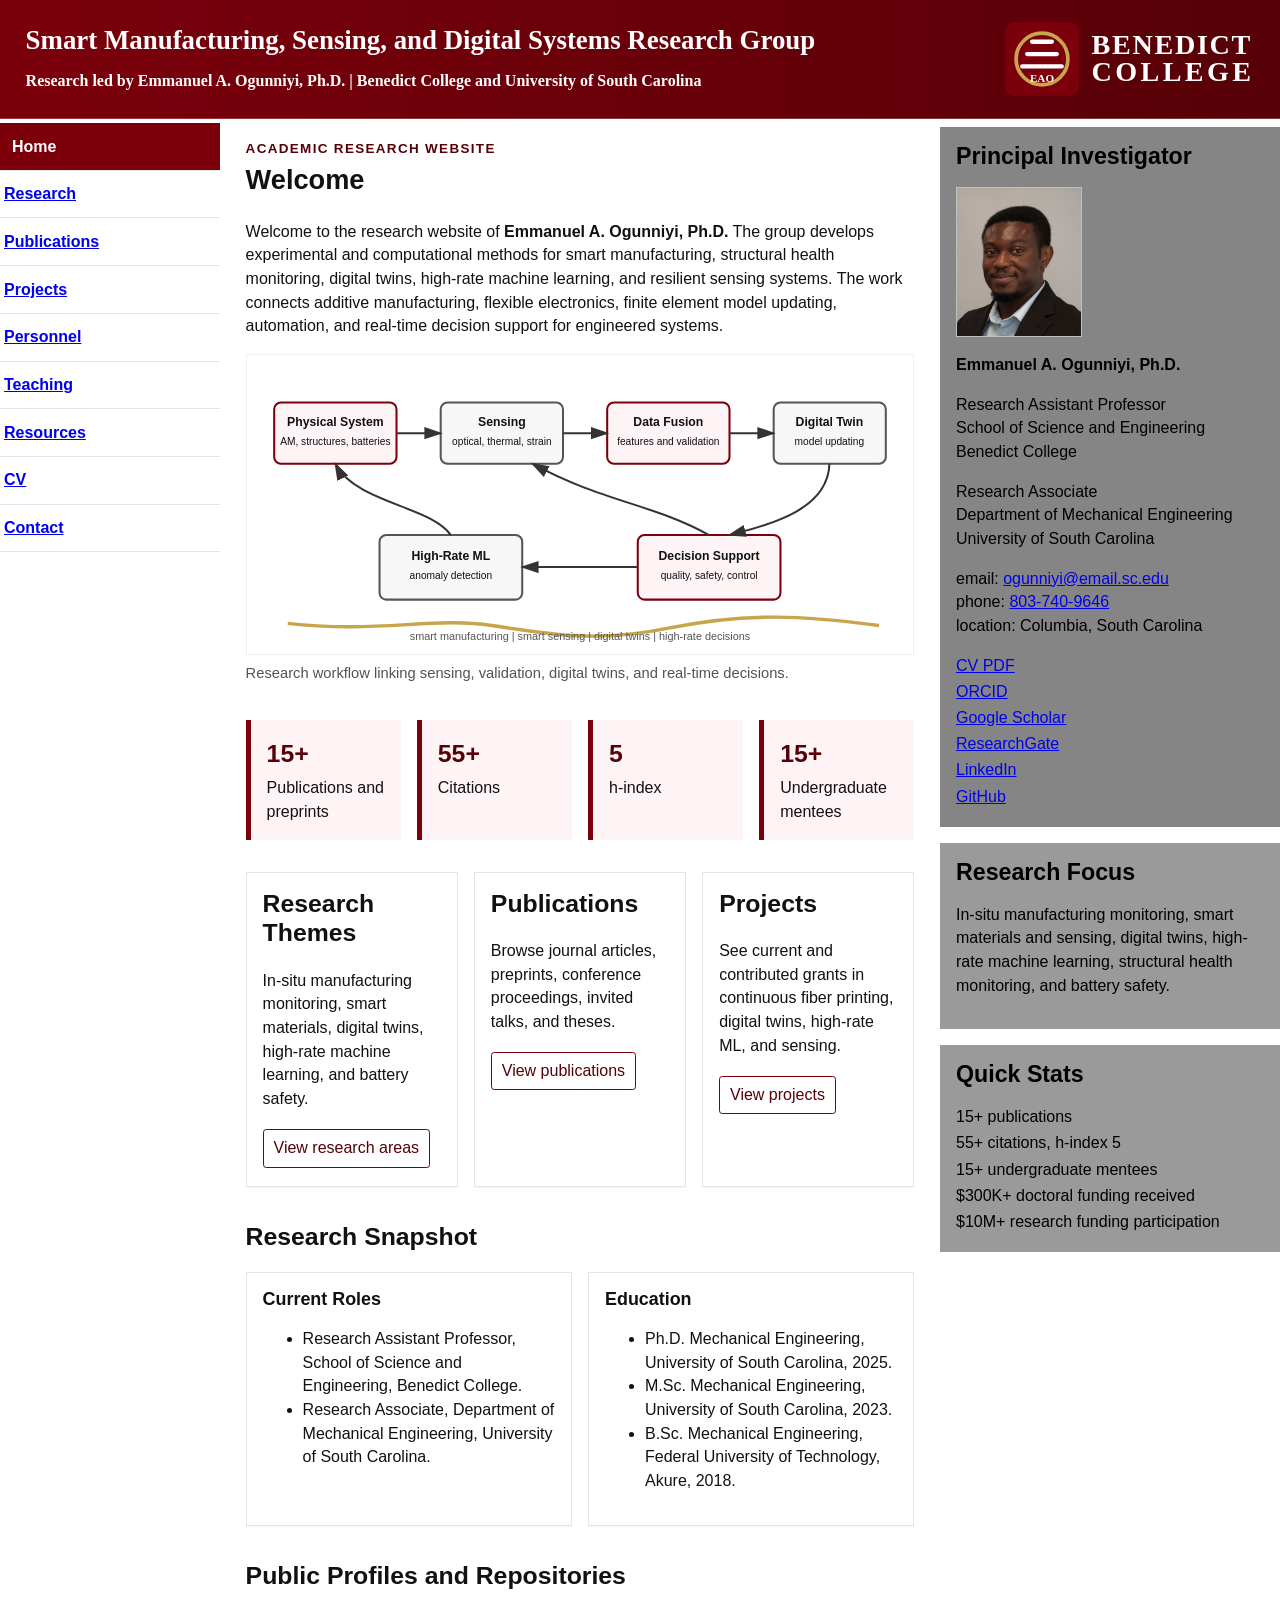
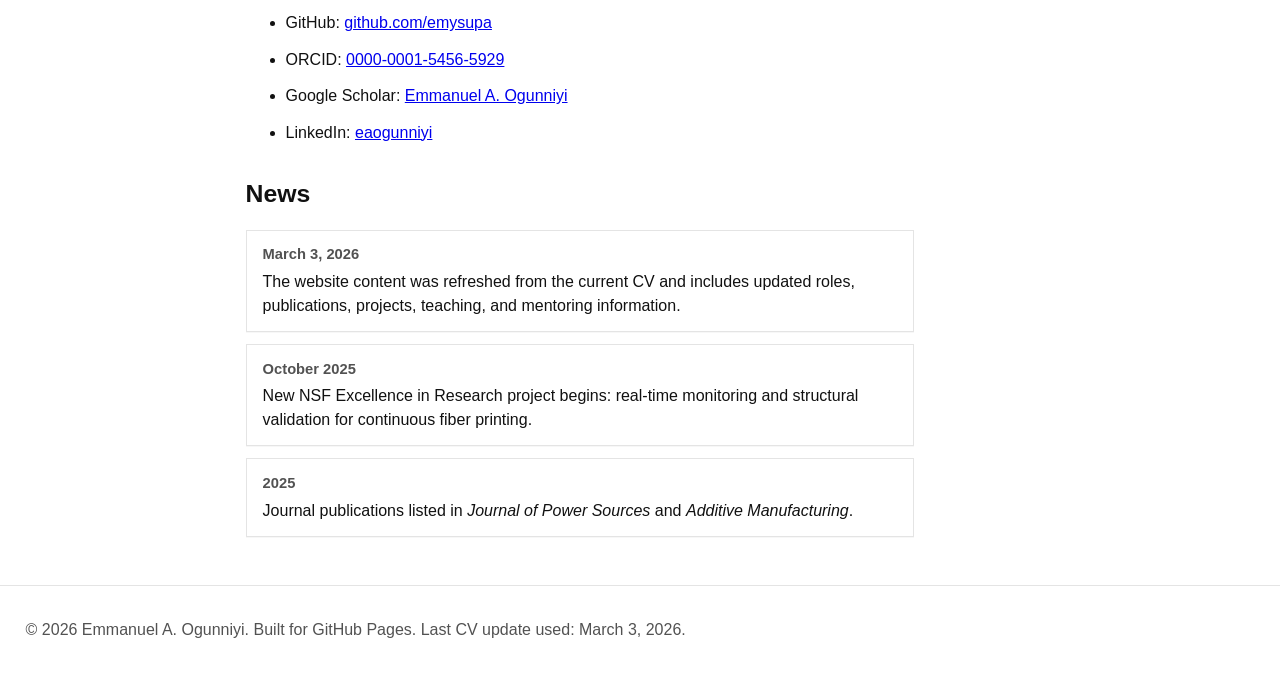
==== commit eb0288a5: "Update index.html" ====
--- a/index.html
+++ b/index.html
@@ -131,7 +131,7 @@
     <aside class="sidebar" aria-label="Profile and affiliations">
       <section class="profile-card" id="profile-card">
         <h2>Principal Investigator</h2>
-        <img class="profile-photo" src="assets/images/eao-profile.svg" alt="Initials portrait placeholder for Emmanuel A. Ogunniyi">
+        <img class="profile-photo" src="assets/images/eao-profile.png" alt="Initials portrait placeholder for Emmanuel A. Ogunniyi">
         <p class="profile-name"><strong>Emmanuel A. Ogunniyi, Ph.D.</strong></p>
         <p>
           Research Assistant Professor<br>
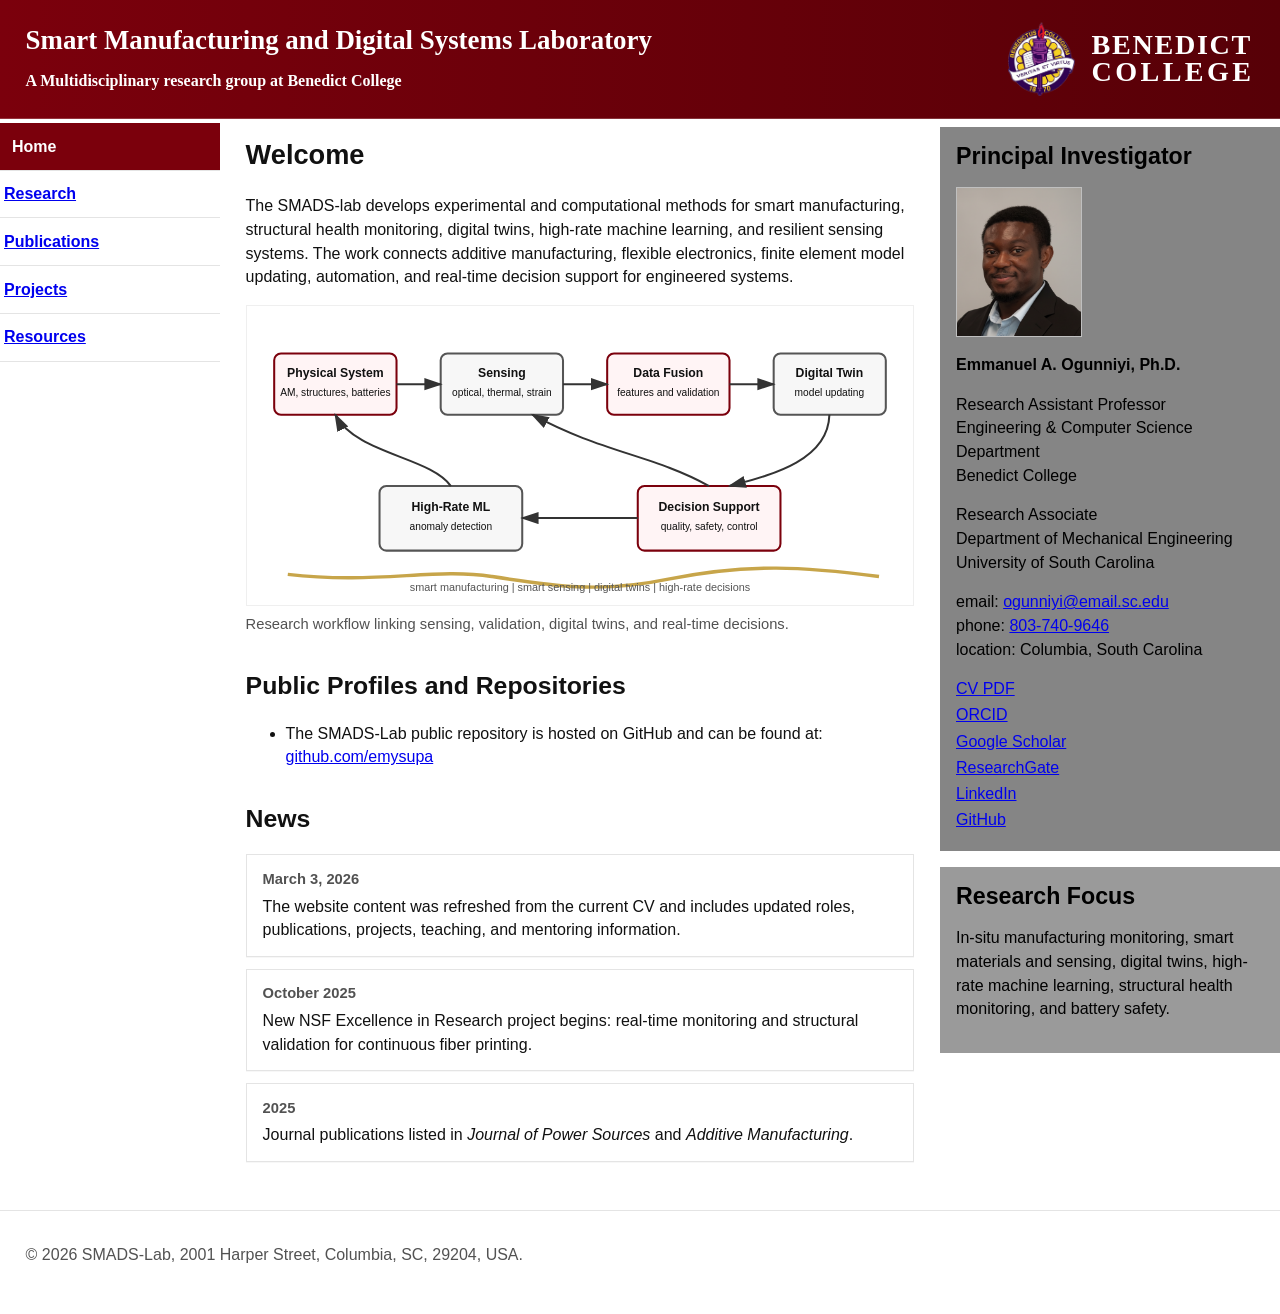
==== commit f2513ed6: "Update index.html" ====
--- a/index.html
+++ b/index.html
@@ -5,7 +5,7 @@
   <meta name="viewport" content="width=device-width, initial-scale=1">
   <meta name="description" content="Academic research website for Emmanuel A. Ogunniyi, Ph.D., covering smart manufacturing, sensing, digital twins, high-rate machine learning, structural health monitoring, and battery safety.">
   <title>Home | Emmanuel A. Ogunniyi</title>
-  <link rel="icon" href="assets/images/site-icon.svg" type="image/svg+xml">
+  <link rel="icon" href="assets/images/site-icon.png" type="image/svg+xml">
   <link rel="stylesheet" href="css/styles.css">
   <script src="js/main.js" defer></script>
 </head>
@@ -15,11 +15,11 @@
   <header class="site-header">
     <div class="site-header__inner">
       <div class="lab-heading">
-        <a class="lab-heading__title" href="index.html">Smart Manufacturing, Sensing, and Digital Systems Research Group</a>
-        <p class="lab-heading__subtitle">Research led by Emmanuel A. Ogunniyi, Ph.D. | Benedict College and University of South Carolina</p>
+        <a class="lab-heading__title" href="index.html">Smart Manufacturing and Digital Systems Laboratory</a>
+        <p class="lab-heading__subtitle">A Multidisciplinary research group at Benedict College</p>
       </div>
       <a class="university-lockup" href="https://www.benedict.edu/" target="_blank" rel="noopener" aria-label="Benedict College home page">
-        <img src="assets/images/site-icon.svg" alt="" class="university-lockup__mark">
+        <img src="assets/images/benedict_college.png" alt="" class="university-lockup__mark">
         <span class="university-lockup__name">BENEDICT<br><span>COLLEGE</span></span>
       </a>
     </div>
@@ -31,20 +31,15 @@
       <a href="research.html">Research</a>
       <a href="publications.html">Publications</a>
       <a href="projects.html">Projects</a>
-      <a href="personnel.html">Personnel</a>
-      <a href="teaching.html">Teaching</a>
       <a href="resources.html">Resources</a>
-      <a href="cv.html">CV</a>
-      <a href="contact.html">Contact</a>
     </nav>
 
     <main class="content" id="main-content">
 
       <section class="hero-section">
-        <p class="eyebrow">Academic research website</p>
         <h1>Welcome</h1>
         <p>
-          Welcome to the research website of <strong>Emmanuel A. Ogunniyi, Ph.D.</strong> The group develops experimental and computational methods for smart manufacturing, structural health monitoring, digital twins, high-rate machine learning, and resilient sensing systems. The work connects additive manufacturing, flexible electronics, finite element model updating, automation, and real-time decision support for engineered systems.
+          The SMADS-lab develops experimental and computational methods for smart manufacturing, structural health monitoring, digital twins, high-rate machine learning, and resilient sensing systems. The work connects additive manufacturing, flexible electronics, finite element model updating, automation, and real-time decision support for engineered systems.
         </p>
         <figure class="feature-figure">
           <img src="assets/images/research-workflow.svg" alt="Research workflow showing sensing, modeling, machine learning, digital twin updating, and decision support.">
@@ -52,59 +47,10 @@
         </figure>
       </section>
 
-      <section class="stat-grid" aria-label="CV statistics">
-        <article><span>15+</span><p>Publications and preprints</p></article>
-        <article><span>55+</span><p>Citations</p></article>
-        <article><span>5</span><p>h-index</p></article>
-        <article><span>15+</span><p>Undergraduate mentees</p></article>
-      </section>
-
-      <section class="home-grid" aria-label="Research highlights">
-        <article class="highlight-card">
-          <h2>Research Themes</h2>
-          <p>In-situ manufacturing monitoring, smart materials, digital twins, high-rate machine learning, and battery safety.</p>
-          <a class="button-link" href="research.html">View research areas</a>
-        </article>
-        <article class="highlight-card">
-          <h2>Publications</h2>
-          <p>Browse journal articles, preprints, conference proceedings, invited talks, and theses.</p>
-          <a class="button-link" href="publications.html">View publications</a>
-        </article>
-        <article class="highlight-card">
-          <h2>Projects</h2>
-          <p>See current and contributed grants in continuous fiber printing, digital twins, high-rate ML, and sensing.</p>
-          <a class="button-link" href="projects.html">View projects</a>
-        </article>
-      </section>
-
-      <section>
-        <h2>Research Snapshot</h2>
-        <div class="two-column">
-          <div class="panel">
-            <h3>Current Roles</h3>
-            <ul>
-              <li>Research Assistant Professor, School of Science and Engineering, Benedict College.</li>
-              <li>Research Associate, Department of Mechanical Engineering, University of South Carolina.</li>
-            </ul>
-          </div>
-          <div class="panel">
-            <h3>Education</h3>
-            <ul>
-              <li>Ph.D. Mechanical Engineering, University of South Carolina, 2025.</li>
-              <li>M.Sc. Mechanical Engineering, University of South Carolina, 2023.</li>
-              <li>B.Sc. Mechanical Engineering, Federal University of Technology, Akure, 2018.</li>
-            </ul>
-          </div>
-        </div>
-      </section>
-
       <section>
         <h2>Public Profiles and Repositories</h2>
         <ul class="link-list">
-          <li>GitHub: <a href="https://github.com/emysupa" target="_blank" rel="noopener">github.com/emysupa</a></li>
-          <li>ORCID: <a href="https://orcid.org/0000-0001-5456-5929" target="_blank" rel="noopener">0000-0001-5456-5929</a></li>
-          <li>Google Scholar: <a href="https://scholar.google.com/citations?user=9c7QBxEAAAAJ&hl=en&oi=ao" target="_blank" rel="noopener">Emmanuel A. Ogunniyi</a></li>
-          <li>LinkedIn: <a href="https://www.linkedin.com/in/eaogunniyi/" target="_blank" rel="noopener">eaogunniyi</a></li>
+          <li>The SMADS-Lab public repository is hosted on GitHub and can be found at: <a href="https://github.com/emysupa" target="_blank" rel="noopener">github.com/emysupa</a></li>
         </ul>
       </section>
 
@@ -135,7 +81,7 @@
         <p class="profile-name"><strong>Emmanuel A. Ogunniyi, Ph.D.</strong></p>
         <p>
           Research Assistant Professor<br>
-          School of Science and Engineering<br>
+          Engineering & Computer Science Department<br>
           Benedict College
         </p>
         <p>
@@ -163,21 +109,11 @@
         <p>In-situ manufacturing monitoring, smart materials and sensing, digital twins, high-rate machine learning, structural health monitoring, and battery safety.</p>
       </section>
 
-      <section class="profile-card profile-card--secondary">
-        <h2>Quick Stats</h2>
-        <ul class="compact-list">
-          <li>15+ publications</li>
-          <li>55+ citations, h-index 5</li>
-          <li>15+ undergraduate mentees</li>
-          <li>$300K+ doctoral funding received</li>
-          <li>$10M+ research funding participation</li>
-        </ul>
-      </section>
     </aside>
   </div>
 
   <footer class="site-footer">
-    <p>&copy; <span data-current-year>2026</span> Emmanuel A. Ogunniyi. Built for GitHub Pages. Last CV update used: March 3, 2026.</p>
+    <p>&copy; <span data-current-year>2026</span> SMADS-Lab, 2001 Harper Street, Columbia, SC, 29204, USA.</p>
   </footer>
 </body>
 </html>
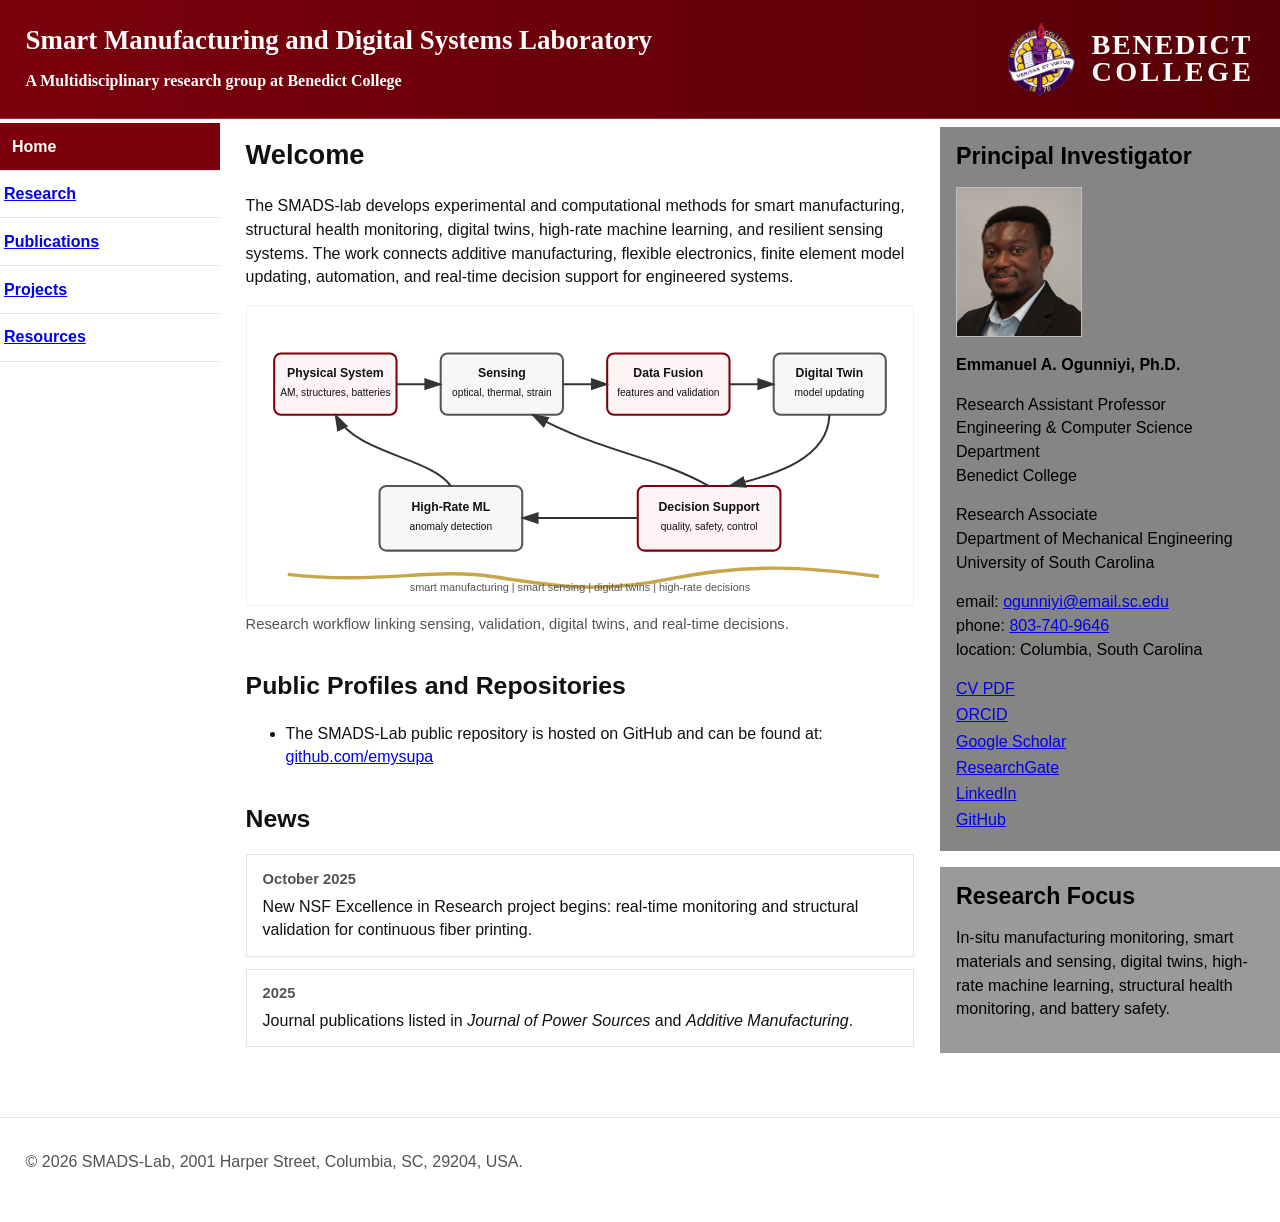
==== commit 5070078e: "Update index.html" ====
--- a/index.html
+++ b/index.html
@@ -58,10 +58,6 @@
         <h2>News</h2>
         <div class="news-list">
           <article class="news-item">
-            <time datetime="2026-03-03">March 3, 2026</time>
-            <p>The website content was refreshed from the current CV and includes updated roles, publications, projects, teaching, and mentoring information.</p>
-          </article>
-          <article class="news-item">
             <time datetime="2025-10-01">October 2025</time>
             <p>New NSF Excellence in Research project begins: real-time monitoring and structural validation for continuous fiber printing.</p>
           </article>
